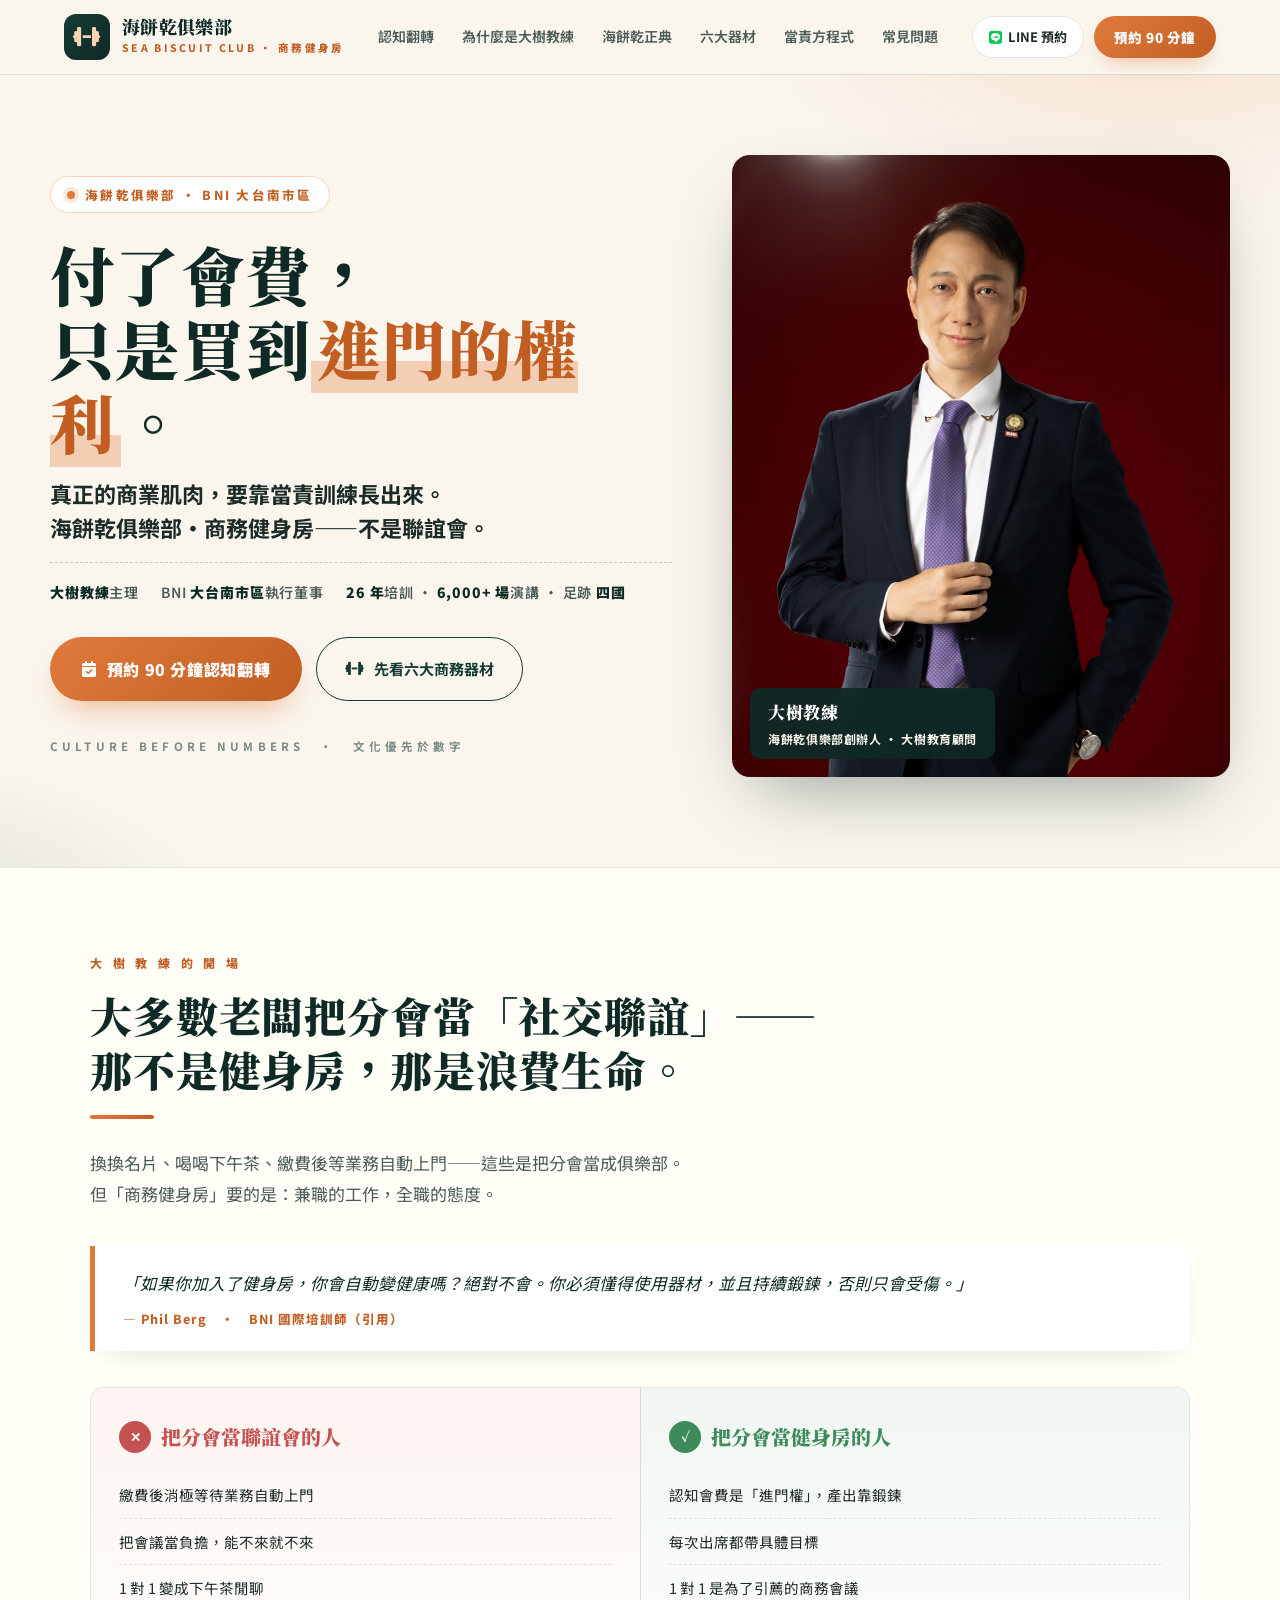
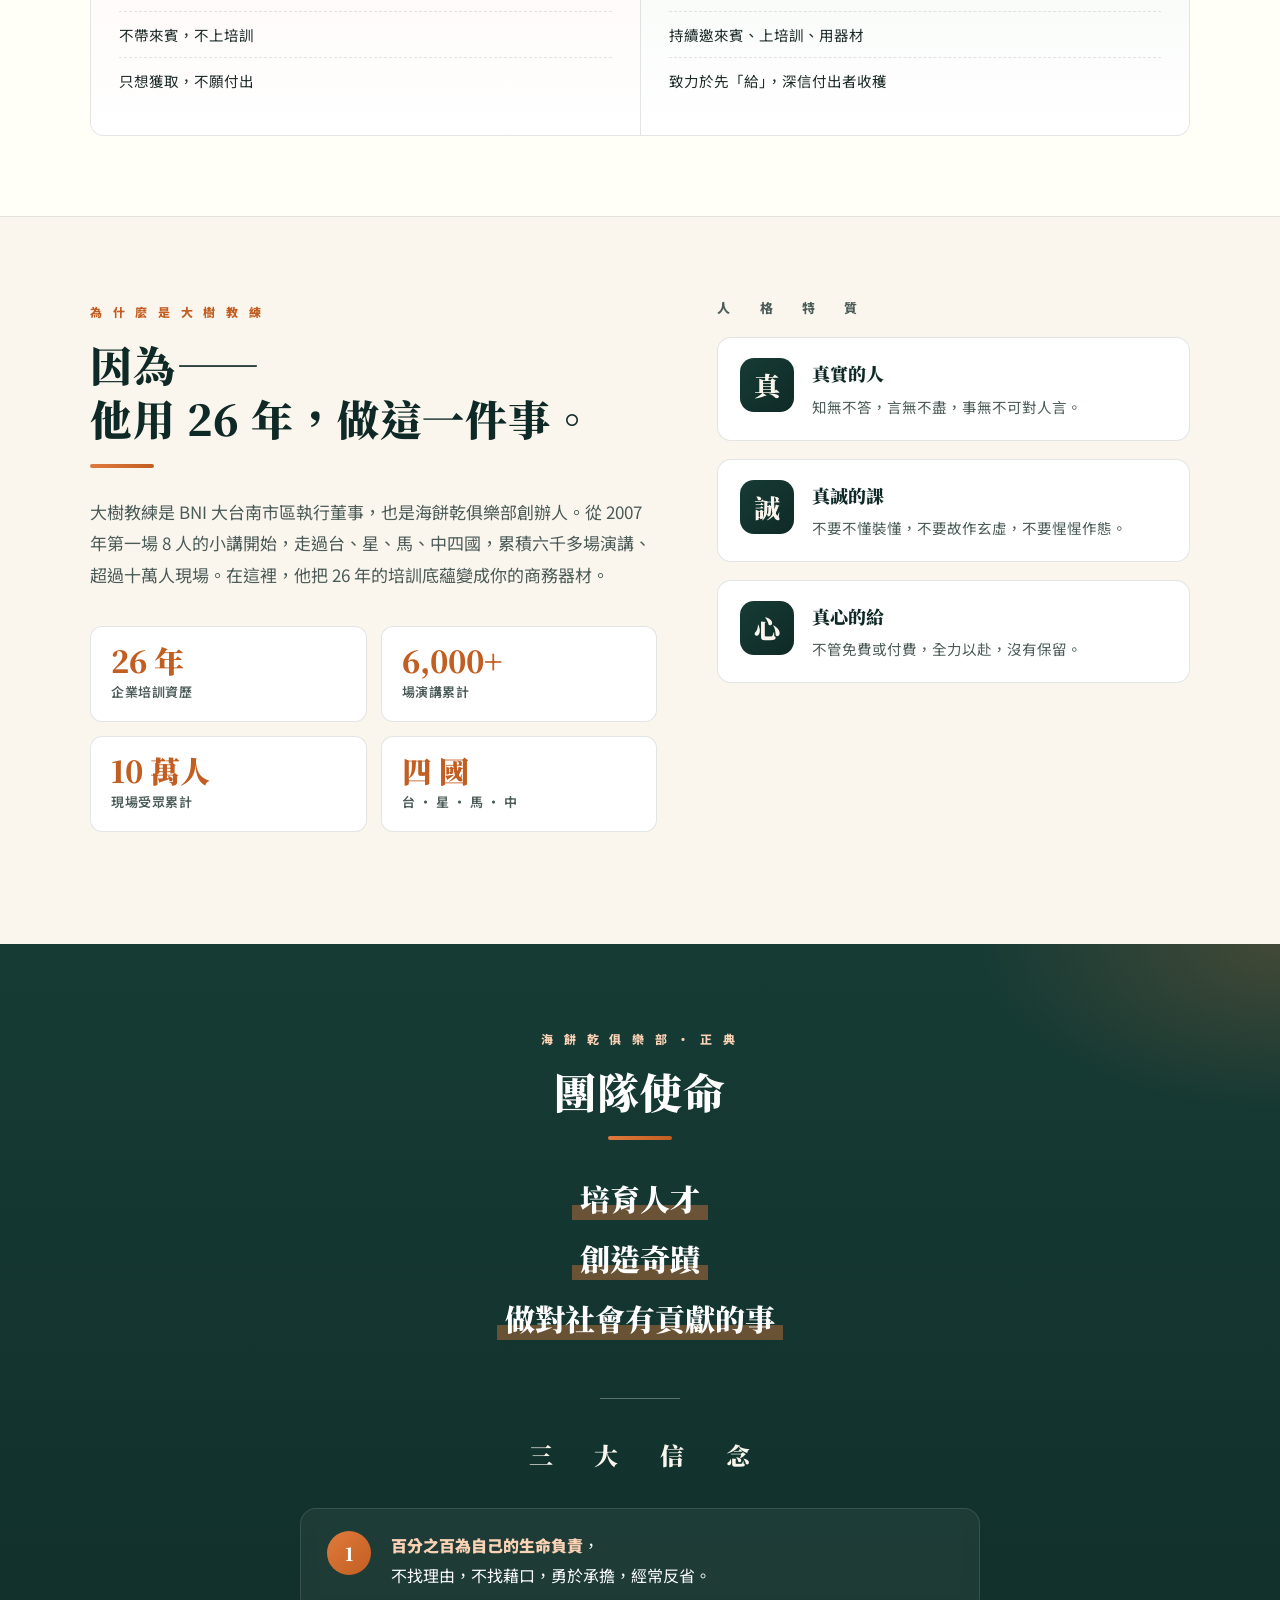
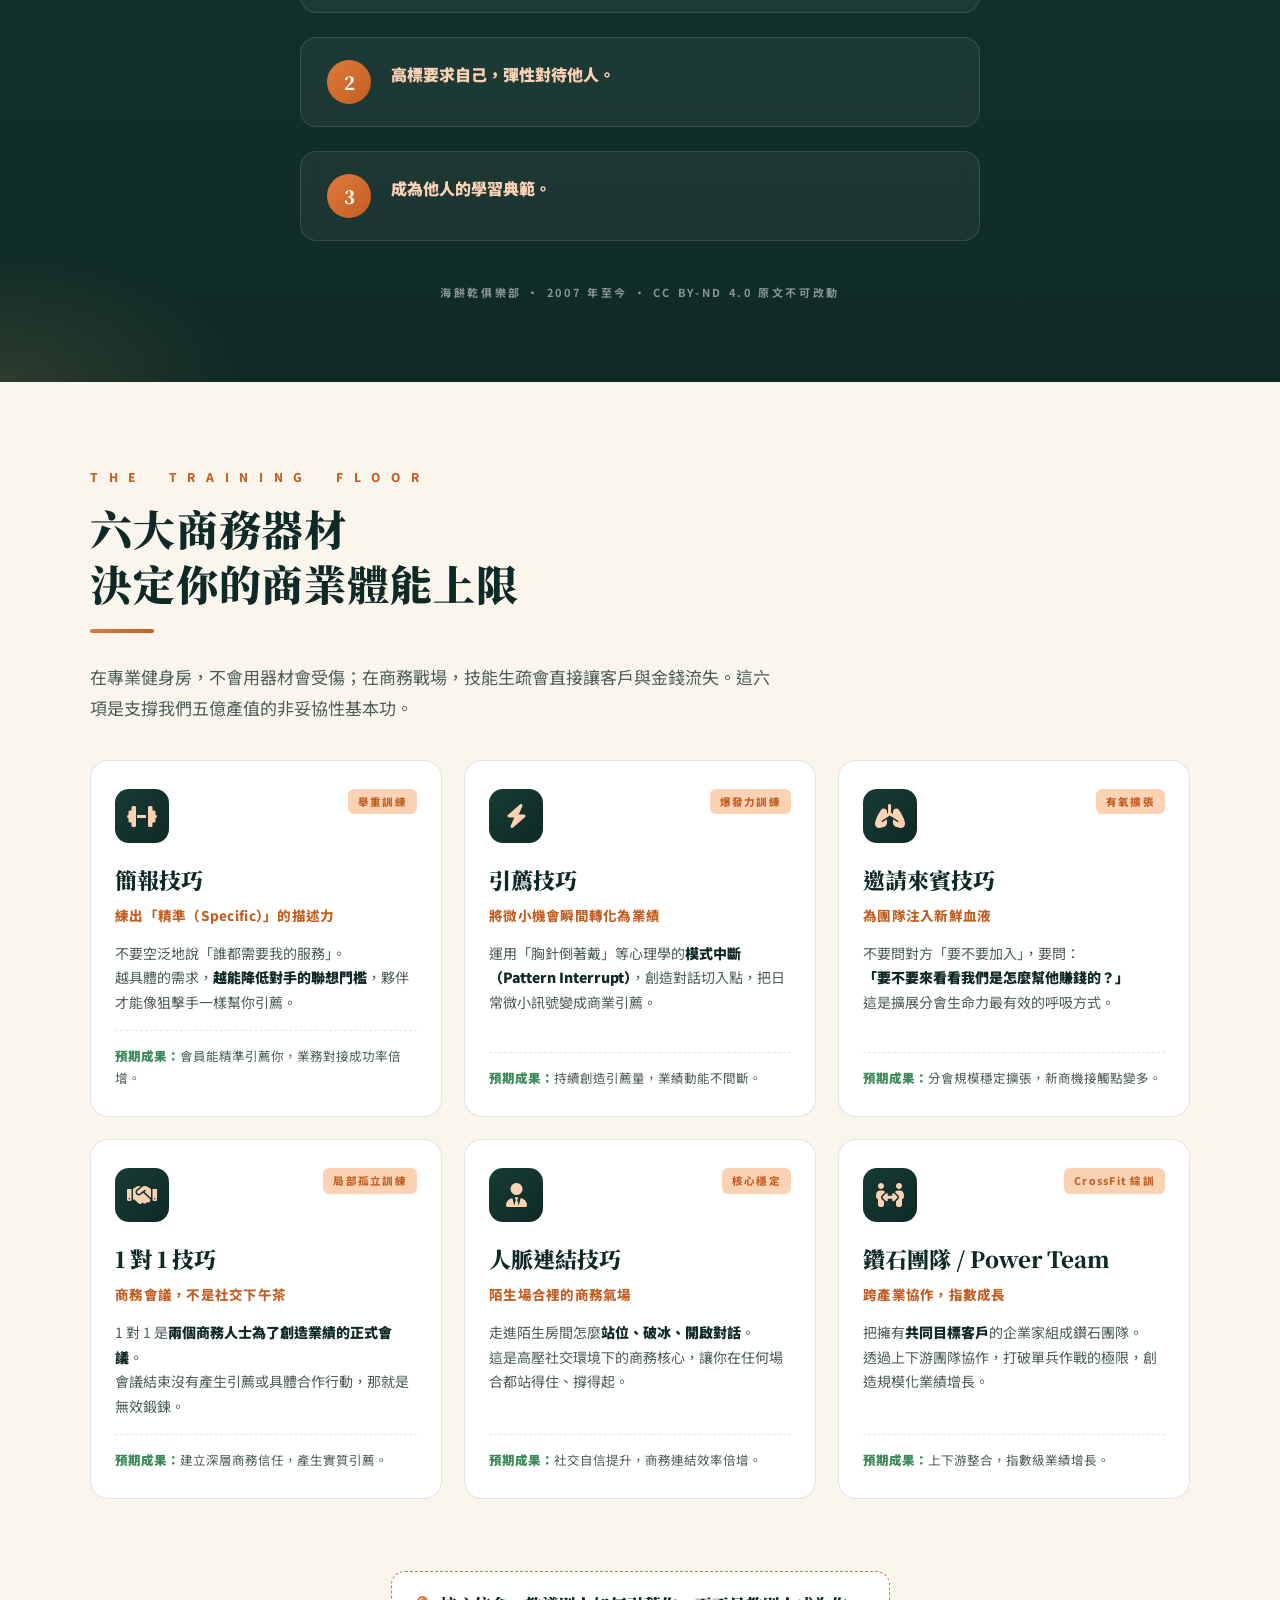
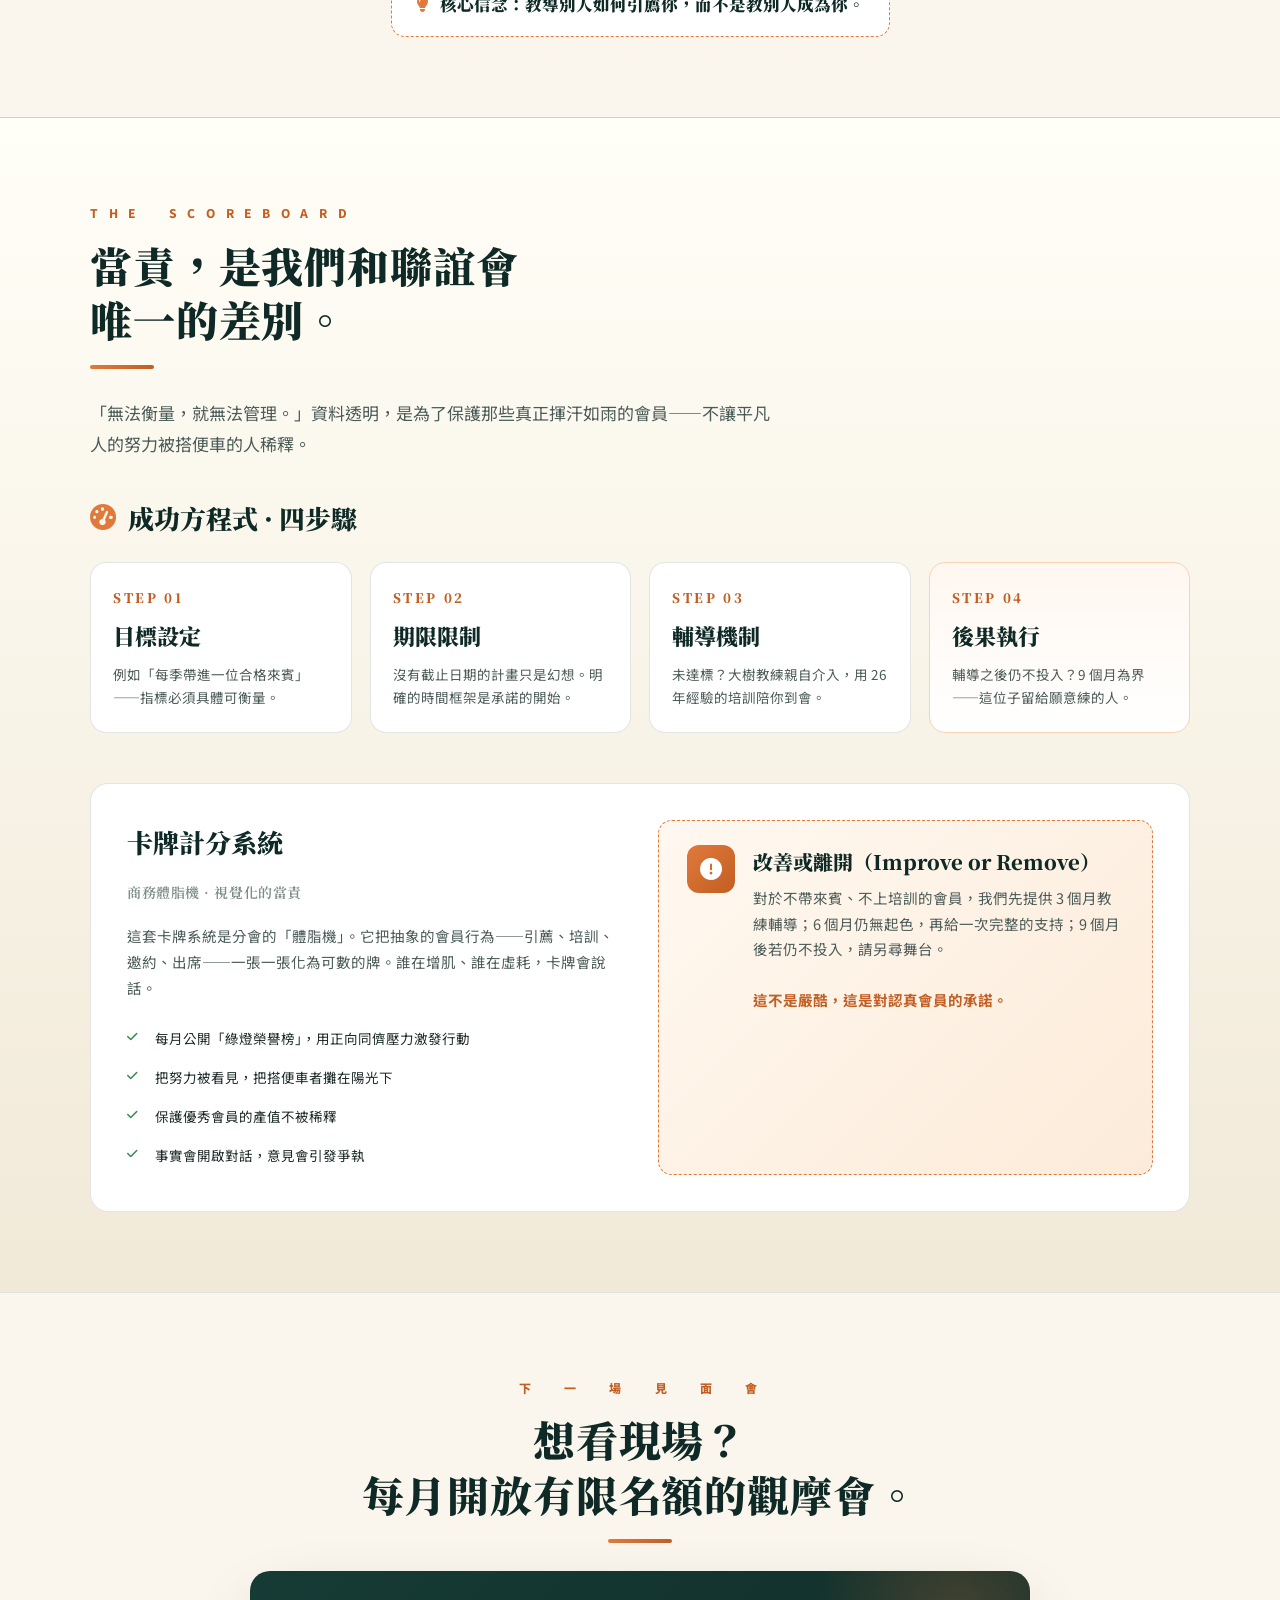
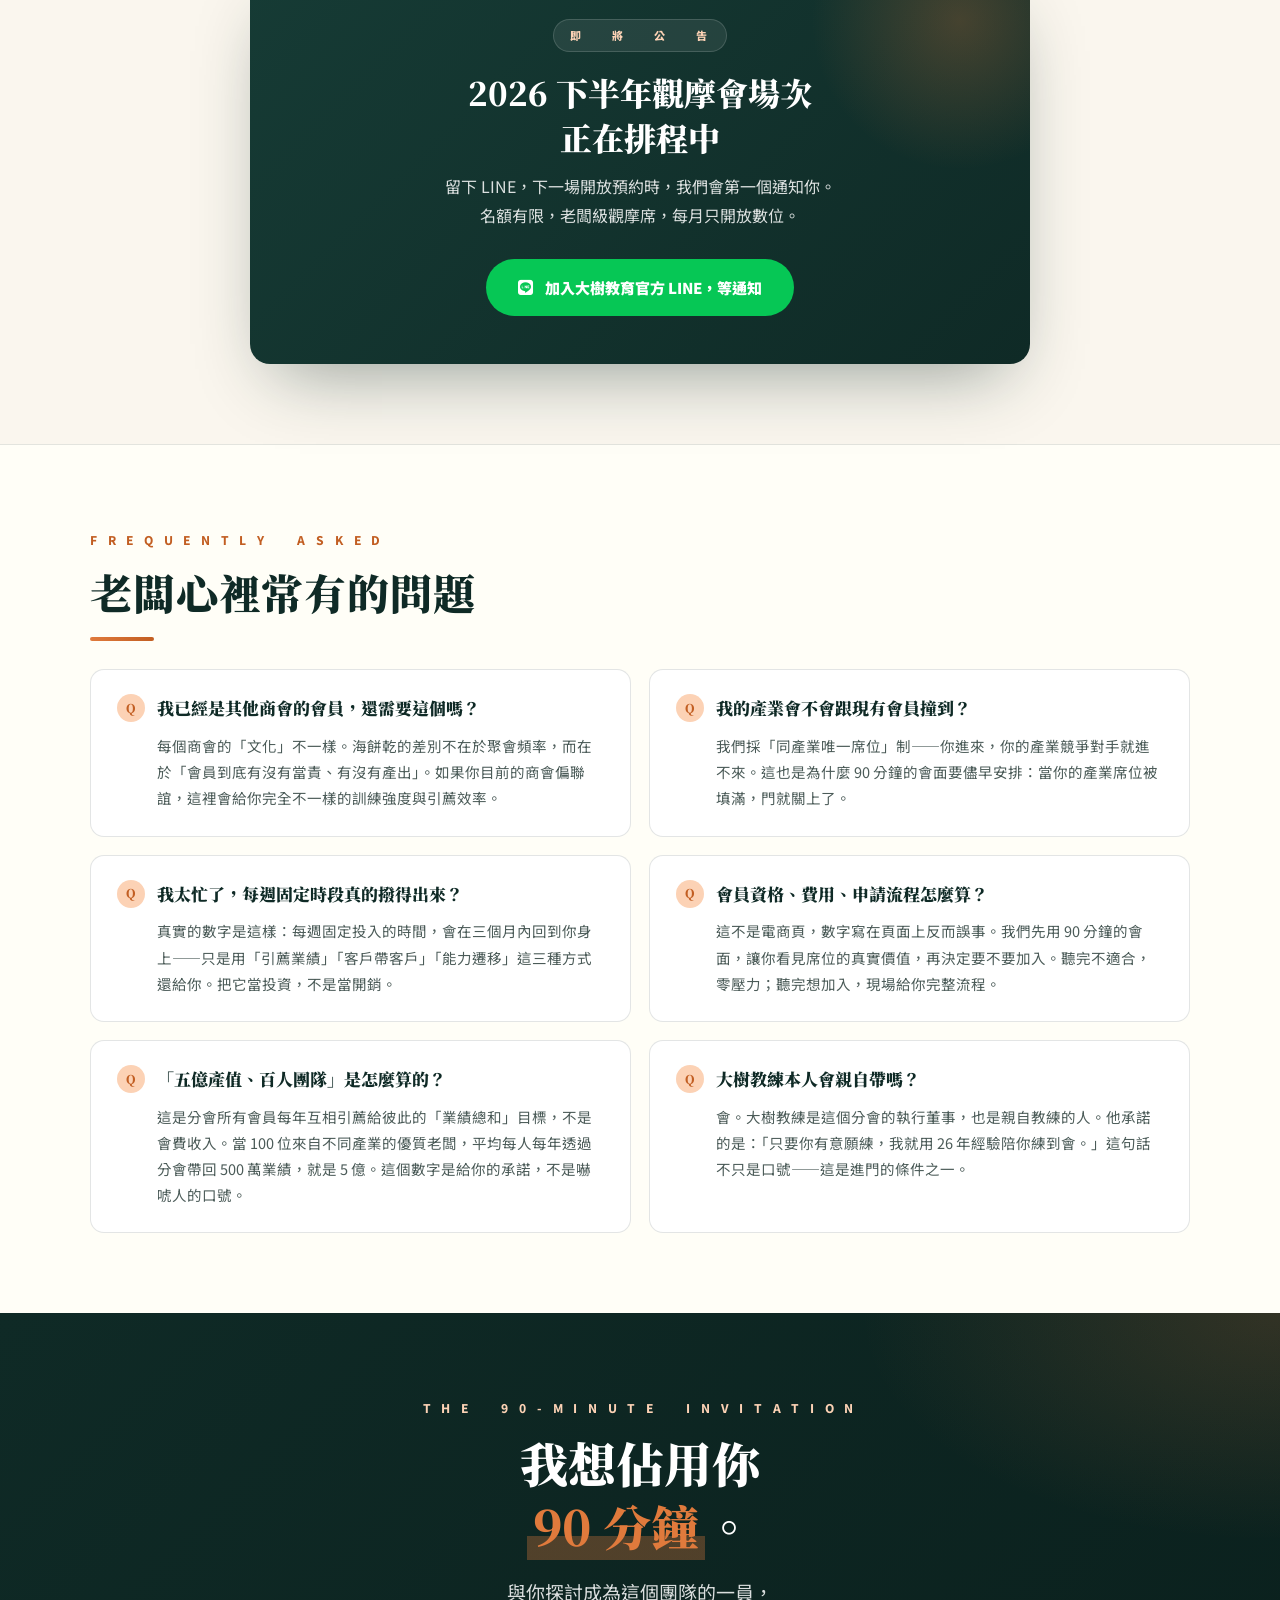
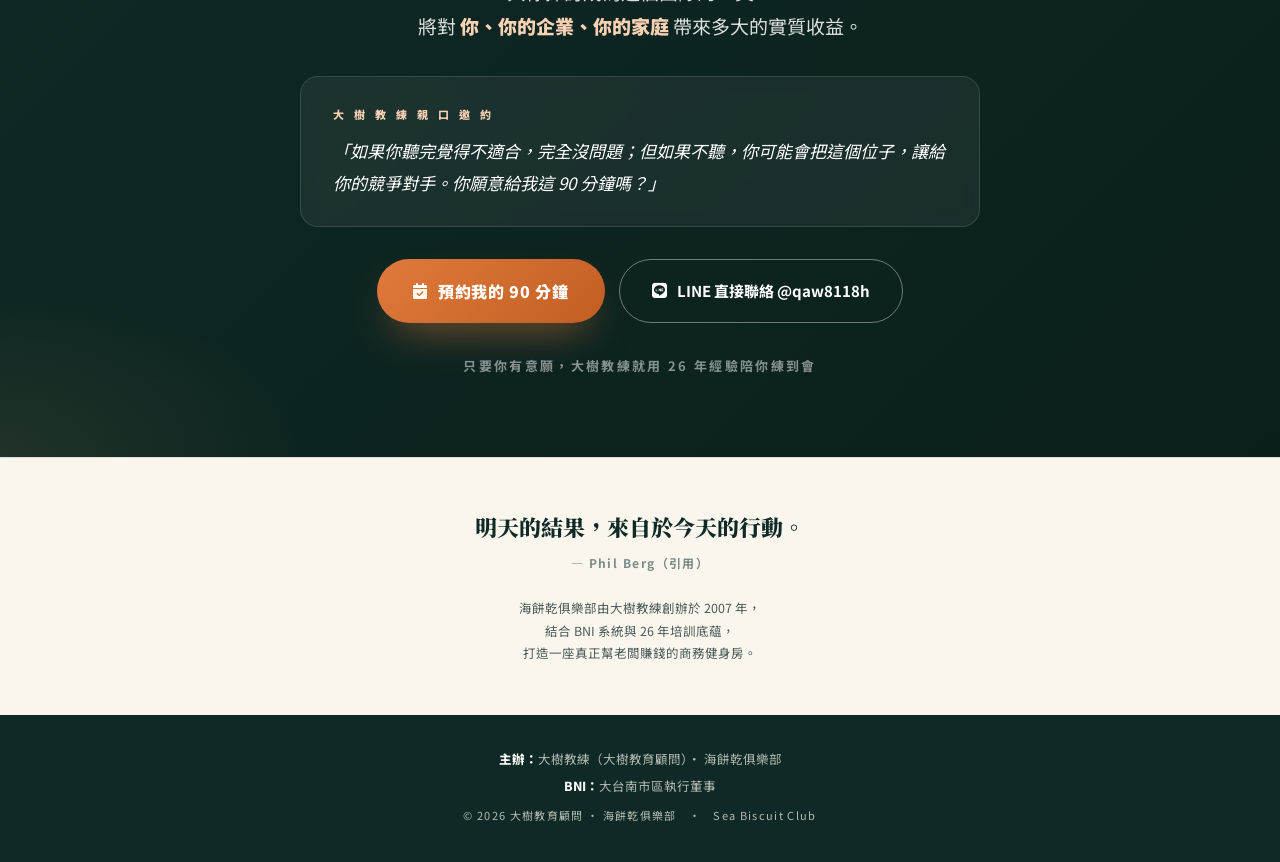
==== biz-gym/index.html @ 5c1a86d1 "feat: add 海餅乾俱樂部 商務健身房 子站 (biz-gym/)" ====
<!doctype html>
<html lang="zh-Hant">
<head>
<meta charset="utf-8">
<meta name="viewport" content="width=device-width,initial-scale=1">
<title>海餅乾俱樂部・商務健身房｜大樹教練主理｜BNI 大台南市區</title>
<meta name="description" content="海餅乾俱樂部・商務健身房，大樹教練主理。付了會費只是買到進門的權利，真正的商業肌肉，靠當責訓練長出來。100 位企業家、年產值 5 億的訓練中心。BNI 大台南市區執行董事，26 年培訓、6,000+ 場演講、足跡四國。">
<meta property="og:title" content="海餅乾俱樂部・商務健身房｜大樹教練主理">
<meta property="og:description" content="付了會費，只是買到進門的權利。真正的商業肌肉，靠當責訓練長出來。">
<meta property="og:type" content="website">
<link rel="preconnect" href="https://fonts.googleapis.com">
<link rel="preconnect" href="https://fonts.gstatic.com" crossorigin>
<link href="https://fonts.googleapis.com/css2?family=Noto+Sans+TC:wght@400;500;700;900&family=Noto+Serif+TC:wght@700;900&display=swap" rel="stylesheet">
<link href="https://cdnjs.cloudflare.com/ajax/libs/font-awesome/6.5.1/css/all.min.css" rel="stylesheet">
<style>
:root{
  --ink:#1c2a28;
  --ink-soft:#4b5b58;
  --ink-faint:#7a8a87;
  --paper:#faf6ee;
  --paper-2:#f1e9d8;
  --paper-3:#fffef7;
  --deep:#163b35;
  --deep-2:#0f2a26;
  --deep-3:#1f4a43;
  --teal-soft:#b9d6c8;
  --accent:#e07a3c;
  --accent-2:#c25e22;
  --accent-soft:#fcd2b5;
  --gold:#b58a4f;
  --line-green:#06c755;
  --line-soft:rgba(28,42,40,.12);
  --line-mid:rgba(28,42,40,.22);
  --red-soft:#c45252;
  --green-good:#3d8a5a;
}
*{box-sizing:border-box}
html{scroll-behavior:smooth}
html,body{margin:0;padding:0;background:var(--paper);font-family:"Noto Sans TC",system-ui,-apple-system,sans-serif;color:var(--ink);-webkit-font-smoothing:antialiased;line-height:1.7}
img{max-width:100%;display:block}
a{color:inherit;text-decoration:none}
section{padding:80px 24px}
.wrap{max-width:1100px;margin:0 auto}
.serif{font-family:"Noto Serif TC",serif;font-weight:900}
.eyebrow{display:inline-block;font-size:12px;letter-spacing:.32em;font-weight:800;color:var(--accent-2);margin-bottom:14px}
.sec-title{font-family:"Noto Serif TC",serif;font-weight:900;font-size:42px;line-height:1.3;color:var(--deep-2);margin:0 0 18px;letter-spacing:.02em}
.sec-title-underline{width:64px;height:4px;background:linear-gradient(90deg,var(--accent),var(--accent-2));border-radius:2px;margin-bottom:28px}
.sec-lead{font-size:17px;color:var(--ink-soft);max-width:680px;margin:0 0 36px;line-height:1.85}

/* ===== NAV ===== */
.nav{
  position:sticky;top:0;z-index:50;
  background:rgba(250,246,238,.92);
  backdrop-filter:blur(14px);
  border-bottom:1px solid var(--line-soft);
}
.nav-inner{
  max-width:1200px;margin:0 auto;
  display:flex;justify-content:space-between;align-items:center;
  padding:14px 24px;gap:24px;
}
.nav-logo{display:flex;align-items:center;gap:12px}
.nav-logo .badge{
  width:46px;height:46px;border-radius:12px;
  background:linear-gradient(135deg,var(--deep),var(--deep-2));
  color:var(--accent-soft);display:grid;place-items:center;font-size:22px;
}
.nav-logo .text .name{font-family:"Noto Serif TC",serif;font-weight:900;font-size:18px;letter-spacing:.02em;color:var(--deep-2);line-height:1.1}
.nav-logo .text .sub{font-size:10.5px;color:var(--accent-2);letter-spacing:.22em;font-weight:800;margin-top:3px}
.nav-links{display:flex;gap:28px;font-size:14px;font-weight:600;color:var(--ink-soft)}
.nav-links a:hover{color:var(--accent-2)}
.nav-cta{display:flex;gap:10px;align-items:center}
.btn-line-nav{
  display:inline-flex;align-items:center;gap:6px;
  padding:9px 16px;border-radius:999px;
  background:#fff;border:1px solid var(--line-soft);
  font-size:13px;font-weight:700;color:var(--ink);
}
.btn-line-nav i{color:var(--line-green)}
.btn-primary{
  display:inline-flex;align-items:center;gap:8px;
  padding:11px 20px;border-radius:999px;
  background:linear-gradient(135deg,var(--accent),var(--accent-2));
  color:#fff;font-size:13.5px;font-weight:900;letter-spacing:.04em;
  border:0;cursor:pointer;font-family:inherit;
  box-shadow:0 10px 22px -10px rgba(224,122,60,.6);
  transition:.22s;
}
.btn-primary:hover{transform:translateY(-2px);box-shadow:0 14px 30px -10px rgba(224,122,60,.75)}
@media (max-width:880px){
  .nav-links{display:none}
  .btn-line-nav span{display:none}
}

/* ===== HERO ===== */
.hero{
  background:
    radial-gradient(700px 380px at 90% -10%, rgba(224,122,60,.18), transparent 60%),
    radial-gradient(600px 320px at -10% 110%, rgba(22,59,53,.15), transparent 60%),
    var(--paper);
  padding:80px 24px 90px;
}
.hero-grid{
  max-width:1180px;margin:0 auto;
  display:grid;grid-template-columns:1.25fr 1fr;gap:60px;align-items:center;
}
.hero-eyebrow{
  display:inline-flex;align-items:center;gap:10px;
  padding:7px 16px;border-radius:999px;
  background:#fff;border:1.5px solid var(--accent-soft);
  font-size:12.5px;font-weight:800;color:var(--accent-2);letter-spacing:.18em;
  margin-bottom:24px;
}
.hero-eyebrow .dot{width:8px;height:8px;border-radius:50%;background:var(--accent);box-shadow:0 0 0 4px rgba(224,122,60,.18)}
.hero h1{
  font-family:"Noto Serif TC",serif;font-weight:900;
  font-size:64px;line-height:1.15;letter-spacing:.02em;
  color:var(--deep-2);margin:0 0 18px;
}
.hero h1 em{
  font-style:normal;color:var(--accent-2);
  background:linear-gradient(transparent 65%,rgba(224,122,60,.32) 65%);
  padding:0 6px;
}
.hero-sub{
  font-size:22px;color:var(--ink);font-weight:700;line-height:1.55;
  margin:0 0 14px;
}
.hero-trust{
  font-size:14px;color:var(--ink-soft);letter-spacing:.06em;font-weight:600;
  padding-top:18px;margin-top:18px;border-top:1px dashed var(--line-mid);
  display:flex;flex-wrap:wrap;gap:6px 22px;align-items:center;
}
.hero-trust b{color:var(--deep-2);font-weight:900}
.hero-cta-row{
  display:flex;gap:14px;flex-wrap:wrap;margin-top:32px;
}
.btn-hero-primary{
  display:inline-flex;align-items:center;gap:10px;
  padding:18px 32px;border-radius:999px;
  background:linear-gradient(135deg,var(--accent),var(--accent-2));
  color:#fff;font-size:16px;font-weight:900;letter-spacing:.04em;
  border:0;cursor:pointer;font-family:inherit;
  box-shadow:0 16px 32px -12px rgba(224,122,60,.55);
  transition:.22s;
}
.btn-hero-primary:hover{transform:translateY(-2px);box-shadow:0 20px 38px -12px rgba(224,122,60,.7)}
.btn-hero-ghost{
  display:inline-flex;align-items:center;gap:10px;
  padding:18px 28px;border-radius:999px;
  background:transparent;border:1.5px solid var(--deep);
  color:var(--deep);font-size:15px;font-weight:700;
  cursor:pointer;font-family:inherit;transition:.22s;
}
.btn-hero-ghost:hover{background:var(--deep);color:#fff}
.hero-tagline{
  margin-top:36px;font-size:11.5px;letter-spacing:.36em;color:var(--ink-faint);font-weight:700;
}
.hero-portrait{
  position:relative;border-radius:18px;overflow:hidden;
  box-shadow:0 30px 70px -25px rgba(15,42,38,.45);
  aspect-ratio:4/5;
}
.hero-portrait img{width:100%;height:100%;object-fit:cover;object-position:center top}
.hero-portrait .badge{
  position:absolute;left:18px;bottom:18px;
  background:rgba(15,42,38,.92);color:var(--paper);
  padding:10px 18px;border-radius:10px;
  font-size:12px;font-weight:700;letter-spacing:.05em;
  backdrop-filter:blur(8px);
}
.hero-portrait .badge .name{font-family:"Noto Serif TC",serif;font-weight:900;font-size:17px;color:#fff;margin-bottom:2px}
@media (max-width:900px){
  .hero-grid{grid-template-columns:1fr;gap:36px}
  .hero h1{font-size:44px}
  .hero-sub{font-size:18px}
}

/* ===== 認知翻轉 ===== */
.shift{background:var(--paper-3);border-top:1px solid var(--line-soft);border-bottom:1px solid var(--line-soft)}
.phil-quote{
  background:#fff;border-left:5px solid var(--accent);
  padding:22px 28px;margin:28px 0 36px;
  border-radius:0 12px 12px 0;
  box-shadow:0 10px 30px -18px rgba(15,42,38,.25);
}
.phil-quote .q{font-size:16.5px;color:var(--deep-2);line-height:1.85;font-style:italic;margin:0}
.phil-quote .src{font-size:12.5px;color:var(--accent-2);font-weight:800;letter-spacing:.08em;margin-top:10px;display:block}
.compare{
  display:grid;grid-template-columns:1fr 1fr;gap:0;
  border:1px solid var(--line-soft);border-radius:14px;overflow:hidden;background:#fff;
}
.compare-col{padding:32px 28px}
.compare-col.lose{background:linear-gradient(180deg,#fcf4f0,#fff)}
.compare-col.win{background:linear-gradient(180deg,#f0f6f1,#fff);border-left:1px solid var(--line-soft)}
.compare-col h4{
  font-family:"Noto Serif TC",serif;font-weight:900;font-size:20px;margin:0 0 18px;
  display:flex;align-items:center;gap:10px;
}
.compare-col.lose h4{color:var(--red-soft)}
.compare-col.win h4{color:var(--green-good)}
.compare-col h4 .ico{width:32px;height:32px;border-radius:50%;display:grid;place-items:center;color:#fff;font-size:13px;font-weight:900;flex-shrink:0}
.compare-col.lose h4 .ico{background:var(--red-soft)}
.compare-col.win h4 .ico{background:var(--green-good)}
.compare-col ul{margin:0;padding:0;list-style:none}
.compare-col li{
  font-size:14.5px;line-height:1.75;padding:10px 0;
  border-top:1px dashed var(--line-soft);
  color:var(--ink);
}
.compare-col li:first-child{border-top:0}
@media (max-width:820px){
  .compare{grid-template-columns:1fr}
  .compare-col.win{border-left:0;border-top:1px solid var(--line-soft)}
}

/* ===== Why Coach ===== */
.why-grid{display:grid;grid-template-columns:1.2fr 1fr;gap:60px;align-items:start}
.why-stats{
  display:grid;grid-template-columns:1fr 1fr;gap:14px;margin:24px 0 32px;
}
.why-stat{
  background:#fff;border:1px solid var(--line-soft);border-radius:12px;
  padding:18px 20px;
}
.why-stat .n{
  font-family:"Noto Serif TC",serif;font-weight:900;font-size:30px;
  color:var(--accent-2);line-height:1;
}
.why-stat .l{font-size:13px;color:var(--ink-soft);font-weight:600;margin-top:6px;letter-spacing:.04em}
.traits{display:flex;flex-direction:column;gap:18px;margin-top:8px}
.trait{
  display:flex;gap:18px;background:#fff;border:1px solid var(--line-soft);
  border-radius:14px;padding:20px 22px;
}
.trait .ch{
  flex-shrink:0;width:54px;height:54px;border-radius:14px;
  background:linear-gradient(135deg,var(--deep),var(--deep-2));
  color:var(--paper);display:grid;place-items:center;
  font-family:"Noto Serif TC",serif;font-weight:900;font-size:26px;
}
.trait h4{font-family:"Noto Serif TC",serif;font-weight:900;font-size:18px;color:var(--deep-2);margin:0 0 6px}
.trait p{margin:0;font-size:14.5px;color:var(--ink-soft);line-height:1.7}
@media (max-width:820px){
  .why-grid{grid-template-columns:1fr;gap:36px}
}

/* ===== 海餅乾正典 ===== */
.canon{background:linear-gradient(180deg,var(--deep) 0%,var(--deep-2) 100%);color:var(--paper);position:relative}
.canon::before{
  content:'';position:absolute;inset:0;
  background:
    radial-gradient(500px 280px at 100% 0%,rgba(224,122,60,.22),transparent 60%),
    radial-gradient(400px 220px at 0% 100%,rgba(181,138,79,.18),transparent 60%);
  pointer-events:none;
}
.canon .wrap{position:relative;z-index:1;max-width:880px;text-align:center}
.canon .eyebrow{color:var(--accent-soft)}
.canon .sec-title{color:#fff}
.canon .sec-title-underline{margin-left:auto;margin-right:auto}
.canon-mission{
  margin:18px auto 50px;font-family:"Noto Serif TC",serif;font-weight:900;
  font-size:30px;line-height:2;color:#fff;
}
.canon-mission em{font-style:normal;background:linear-gradient(transparent 65%,rgba(224,122,60,.42) 65%);padding:0 8px}
.canon-divider{width:80px;height:1px;background:rgba(255,255,255,.3);margin:36px auto}
.canon-beliefs-title{font-family:"Noto Serif TC",serif;font-weight:900;font-size:24px;margin-bottom:32px;letter-spacing:.06em}
.canon-beliefs{display:flex;flex-direction:column;gap:24px;text-align:left;max-width:680px;margin:0 auto}
.canon-belief{
  display:flex;gap:20px;align-items:flex-start;
  background:rgba(255,255,255,.05);
  border:1px solid rgba(255,255,255,.12);
  border-radius:16px;padding:22px 26px;
  backdrop-filter:blur(8px);
}
.canon-belief .num{
  flex-shrink:0;width:44px;height:44px;border-radius:50%;
  background:linear-gradient(135deg,var(--accent),var(--accent-2));
  color:#fff;display:grid;place-items:center;
  font-family:"Noto Serif TC",serif;font-weight:900;font-size:18px;
}
.canon-belief p{margin:0;font-size:16px;line-height:1.85;color:#fff}
.canon-belief b{color:var(--accent-soft);font-weight:900}
.canon-footnote{
  margin-top:42px;font-size:11px;letter-spacing:.24em;
  color:rgba(255,255,255,.5);font-weight:700;
}

/* ===== 六大器材 ===== */
.equipment{background:var(--paper)}
.eq-grid{display:grid;grid-template-columns:repeat(3,1fr);gap:22px;margin-top:8px}
.eq-card{
  background:#fff;border:1px solid var(--line-soft);border-radius:18px;
  padding:28px 24px;display:flex;flex-direction:column;
  transition:.25s;position:relative;overflow:hidden;
}
.eq-card::before{
  content:'';position:absolute;left:0;top:0;width:100%;height:4px;
  background:linear-gradient(90deg,var(--accent),var(--accent-2));
  transform:scaleX(0);transform-origin:left;transition:.4s;
}
.eq-card:hover{transform:translateY(-4px);box-shadow:0 20px 40px -20px rgba(15,42,38,.25)}
.eq-card:hover::before{transform:scaleX(1)}
.eq-head{display:flex;justify-content:space-between;align-items:flex-start;margin-bottom:18px}
.eq-icon{
  width:54px;height:54px;border-radius:14px;
  background:linear-gradient(135deg,var(--deep),var(--deep-2));
  color:var(--accent-soft);display:grid;place-items:center;font-size:24px;
}
.eq-badge{
  font-size:10.5px;font-weight:800;letter-spacing:.12em;
  background:var(--accent-soft);color:var(--accent-2);
  padding:4px 10px;border-radius:6px;
}
.eq-card h3{font-family:"Noto Serif TC",serif;font-weight:900;font-size:22px;color:var(--deep-2);margin:0 0 6px}
.eq-card .obj{font-size:13.5px;color:var(--accent-2);font-weight:800;margin:0 0 14px;letter-spacing:.02em}
.eq-card .body{font-size:14px;color:var(--ink-soft);line-height:1.75;flex:1;margin:0 0 16px}
.eq-card .body b{color:var(--deep-2);font-weight:900}
.eq-card .outcome{
  padding-top:14px;border-top:1px dashed var(--line-soft);
  font-size:12.5px;color:var(--ink-soft);
}
.eq-card .outcome b{color:var(--green-good);font-weight:900}
@media (max-width:920px){.eq-grid{grid-template-columns:repeat(2,1fr)}}
@media (max-width:600px){.eq-grid{grid-template-columns:1fr}}
.eq-tagline{
  margin-top:36px;text-align:center;
  background:#fff;border:1px dashed var(--accent);border-radius:14px;
  padding:18px 24px;display:inline-flex;align-items:center;gap:12px;
}
.eq-tagline i{color:var(--accent)}
.eq-tagline .text{font-family:"Noto Serif TC",serif;font-weight:900;font-size:16.5px;color:var(--deep-2)}
.eq-tagline-row{text-align:center;margin-top:36px}

/* ===== 卡牌 / 4 步驟 ===== */
.accountable{background:linear-gradient(180deg,var(--paper-3),var(--paper-2));border-top:1px solid var(--line-soft);border-bottom:1px solid var(--line-soft)}
.accountable .wrap{max-width:1100px}
.formula{
  display:grid;grid-template-columns:repeat(4,1fr);gap:18px;margin-bottom:50px;
}
.step{
  background:#fff;border:1px solid var(--line-soft);border-radius:16px;
  padding:24px 22px;position:relative;
}
.step.consequence{background:linear-gradient(180deg,#fff7f0,#fff);border-color:var(--accent-soft)}
.step .num{
  font-family:"Noto Serif TC",serif;font-weight:900;font-size:13px;
  color:var(--accent-2);letter-spacing:.2em;margin-bottom:8px;
}
.step h4{font-family:"Noto Serif TC",serif;font-weight:900;font-size:22px;color:var(--deep-2);margin:0 0 8px}
.step p{font-size:13.5px;color:var(--ink-soft);line-height:1.7;margin:0}
@media (max-width:900px){.formula{grid-template-columns:1fr 1fr}}
@media (max-width:500px){.formula{grid-template-columns:1fr}}
.scoreboard{
  background:#fff;border:1px solid var(--line-soft);border-radius:18px;
  padding:36px;display:grid;grid-template-columns:1fr 1fr;gap:36px;
}
.scoreboard h3{font-family:"Noto Serif TC",serif;font-weight:900;font-size:26px;color:var(--deep-2);margin:0 0 14px}
.scoreboard p{font-size:14.5px;color:var(--ink-soft);line-height:1.8;margin:0 0 18px}
.scoreboard ul{margin:0;padding:0;list-style:none}
.scoreboard li{
  font-size:13.5px;color:var(--ink);
  padding:8px 0 8px 28px;position:relative;
}
.scoreboard li::before{
  content:'\f00c';font-family:'Font Awesome 6 Free';font-weight:900;
  position:absolute;left:0;top:8px;color:var(--green-good);font-size:12px;
}
.improve{
  background:linear-gradient(135deg,#fff8f0,#fcebd9);
  border:1.5px dashed var(--accent);border-radius:14px;
  padding:24px 28px;display:flex;gap:18px;align-items:flex-start;
}
.improve .ico{
  flex-shrink:0;width:48px;height:48px;border-radius:12px;
  background:linear-gradient(135deg,var(--accent),var(--accent-2));
  color:#fff;display:grid;place-items:center;font-size:22px;
}
.improve h4{font-family:"Noto Serif TC",serif;font-weight:900;font-size:20px;color:var(--deep-2);margin:0 0 6px}
.improve p{font-size:14.5px;color:var(--ink-soft);line-height:1.75;margin:0}
@media (max-width:820px){.scoreboard{grid-template-columns:1fr;padding:28px}}

/* ===== 下次見面 ===== */
.next-meet{background:var(--paper);text-align:center}
.next-meet .wrap{max-width:780px}
.next-card{
  background:linear-gradient(135deg,var(--deep),var(--deep-2));
  color:#fff;border-radius:20px;padding:48px 36px;
  box-shadow:0 30px 70px -25px rgba(15,42,38,.45);position:relative;overflow:hidden;
}
.next-card::before{
  content:'';position:absolute;top:-100px;right:-80px;width:300px;height:300px;
  border-radius:50%;background:radial-gradient(circle,rgba(224,122,60,.25),transparent 70%);
}
.next-card-inner{position:relative;z-index:1}
.next-tag{
  display:inline-block;font-size:11px;letter-spacing:.32em;font-weight:800;
  color:var(--accent-soft);background:rgba(255,255,255,.08);
  padding:6px 16px;border-radius:999px;border:1px solid rgba(255,255,255,.15);margin-bottom:18px;
}
.next-card h3{font-family:"Noto Serif TC",serif;font-weight:900;font-size:32px;color:#fff;margin:0 0 12px;line-height:1.4}
.next-card p{font-size:16px;color:rgba(255,255,255,.85);max-width:520px;margin:0 auto 28px;line-height:1.85}
.next-line-cta{
  display:inline-flex;align-items:center;gap:12px;
  background:var(--line-green);color:#fff;
  padding:16px 32px;border-radius:999px;font-weight:900;font-size:15px;
  transition:.22s;
}
.next-line-cta:hover{transform:translateY(-2px);background:#04a847}

/* ===== FAQ ===== */
.faq{background:var(--paper-3);border-top:1px solid var(--line-soft)}
.faq-grid{display:grid;grid-template-columns:1fr 1fr;gap:18px;margin-top:14px}
.faq-item{
  background:#fff;border:1px solid var(--line-soft);border-radius:14px;
  padding:24px 26px;
}
.faq-item .q{
  display:flex;gap:12px;align-items:flex-start;
  font-family:"Noto Serif TC",serif;font-weight:900;font-size:17px;color:var(--deep-2);margin-bottom:10px;
}
.faq-item .q .mark{
  flex-shrink:0;width:28px;height:28px;border-radius:50%;
  background:var(--accent-soft);color:var(--accent-2);
  display:grid;place-items:center;font-size:12px;font-weight:900;
}
.faq-item .a{font-size:14.5px;color:var(--ink-soft);line-height:1.8;margin:0;padding-left:40px}
@media (max-width:820px){.faq-grid{grid-template-columns:1fr}.faq-item .a{padding-left:0}}

/* ===== 90 分鐘 CTA ===== */
.cta90{background:linear-gradient(135deg,var(--deep-2),#0a1f1c);color:#fff;position:relative;overflow:hidden}
.cta90::before{
  content:'';position:absolute;inset:0;
  background:
    radial-gradient(700px 380px at 100% 0%,rgba(224,122,60,.18),transparent 60%),
    radial-gradient(500px 280px at 0% 100%,rgba(181,138,79,.12),transparent 60%);
  pointer-events:none;
}
.cta90 .wrap{position:relative;z-index:1;max-width:880px;text-align:center}
.cta90 .eyebrow{color:var(--accent-soft)}
.cta90 h2{
  font-family:"Noto Serif TC",serif;font-weight:900;
  font-size:48px;color:#fff;margin:0 0 18px;line-height:1.3;
}
.cta90 h2 em{font-style:normal;color:var(--accent);background:linear-gradient(transparent 65%,rgba(224,122,60,.32) 65%);padding:0 6px}
.cta90-sub{font-size:19px;color:rgba(255,255,255,.85);max-width:640px;margin:0 auto 28px;line-height:1.8}
.cta90-sub b{color:var(--accent-soft);font-weight:900}
.cta90-quote{
  background:rgba(255,255,255,.06);border:1px solid rgba(255,255,255,.12);
  border-radius:18px;padding:28px 32px;margin:32px auto;max-width:680px;
  text-align:left;backdrop-filter:blur(8px);
}
.cta90-quote .label{font-size:11px;letter-spacing:.32em;color:var(--accent-soft);font-weight:800;margin-bottom:12px}
.cta90-quote .q{font-size:17px;line-height:1.85;color:#fff;margin:0;font-style:italic}
.cta90-actions{display:flex;gap:14px;justify-content:center;flex-wrap:wrap;margin-top:32px}
.btn-cta90{
  display:inline-flex;align-items:center;gap:10px;
  padding:18px 36px;border-radius:999px;
  background:linear-gradient(135deg,var(--accent),var(--accent-2));
  color:#fff;font-size:16px;font-weight:900;letter-spacing:.04em;
  border:0;cursor:pointer;font-family:inherit;
  box-shadow:0 20px 40px -16px rgba(224,122,60,.6);
  transition:.22s;
}
.btn-cta90:hover{transform:translateY(-2px);box-shadow:0 24px 48px -16px rgba(224,122,60,.75)}
.btn-cta90-ghost{
  display:inline-flex;align-items:center;gap:10px;
  padding:18px 32px;border-radius:999px;
  background:transparent;border:1.5px solid rgba(255,255,255,.4);
  color:#fff;font-size:15px;font-weight:700;
  transition:.22s;
}
.btn-cta90-ghost:hover{background:rgba(255,255,255,.1)}
.cta90-promise{
  margin-top:32px;font-size:13px;letter-spacing:.18em;color:rgba(255,255,255,.5);font-weight:700;
}

/* ===== 結語 ===== */
.bookend{background:var(--paper);padding:50px 24px;text-align:center;border-top:1px solid var(--line-soft)}
.bookend .q{font-family:"Noto Serif TC",serif;font-weight:900;font-size:22px;color:var(--deep-2);margin:0 0 8px}
.bookend .src{font-size:12px;color:var(--ink-faint);letter-spacing:.12em;font-weight:700;margin-bottom:24px}
.bookend .meta{font-size:12.5px;color:var(--ink-soft);max-width:480px;margin:0 auto;line-height:1.8}

/* ===== FOOTER ===== */
.foot{background:var(--deep-2);color:rgba(250,246,238,.7);padding:32px 24px;text-align:center;font-size:12.5px;line-height:1.85}
.foot b{color:#fff;font-weight:800}
.foot .row{margin-bottom:4px}
.foot a{color:var(--accent-soft)}

/* ===== Modal (照抄 EDM 機制) ===== */
.modal{position:fixed;inset:0;z-index:200;display:none;align-items:center;justify-content:center;padding:16px}
.modal.show{display:flex}
.modal-bg{position:absolute;inset:0;background:rgba(0,0,0,.65);backdrop-filter:blur(8px)}
.modal-box{position:relative;background:#fff;border-radius:20px;width:100%;max-width:480px;overflow:hidden;box-shadow:0 28px 60px -20px rgba(0,0,0,.45);animation:modalIn .25s ease;max-height:92vh;overflow-y:auto}
@keyframes modalIn{from{opacity:0;transform:translateY(10px)}to{opacity:1;transform:none}}
.modal-head{background:linear-gradient(135deg,var(--deep),var(--deep-2));color:#fff;padding:22px 26px;display:flex;justify-content:space-between;align-items:flex-start;gap:12px}
.modal-title{font-weight:900;font-size:21px;font-family:"Noto Serif TC",serif;line-height:1.3}
.modal-sub{font-size:13px;color:var(--accent-soft);margin-top:4px}
.modal-close{background:transparent;border:0;color:rgba(255,255,255,.75);font-size:30px;line-height:1;cursor:pointer;padding:0;flex-shrink:0}
.modal-close:hover{color:#fff}
.modal-body{padding:24px 26px 28px}
.field{display:block;margin-bottom:14px}
.field label{display:block;font-size:11.5px;font-weight:800;letter-spacing:.18em;color:var(--ink-soft);margin-bottom:6px}
.field input,.field textarea{width:100%;border:1px solid var(--line-soft);border-radius:10px;padding:11px 14px;font-size:15px;font-family:inherit;outline:none;transition:.2s;background:var(--paper);box-sizing:border-box;resize:none}
.field input:focus,.field textarea:focus{border-color:var(--accent);box-shadow:0 0 0 3px rgba(224,122,60,.18);background:#fff}
.field-row{display:grid;grid-template-columns:1fr 1fr;gap:12px}
.field-check{display:flex;gap:10px;align-items:flex-start;margin-top:10px;font-size:13.5px;color:var(--ink-soft);line-height:1.55}
.field-check input{width:16px;height:16px;margin-top:3px;accent-color:var(--accent);flex-shrink:0}
.modal-actions{display:flex;gap:10px;margin-top:22px}
.btn-ghost{flex:1;height:48px;border:1px solid var(--line-soft);background:#fff;color:var(--ink);font-weight:700;border-radius:999px;font-size:15px;cursor:pointer;transition:.2s;font-family:inherit}
.btn-ghost:hover{background:var(--paper-2)}
.btn-submit{flex:1;height:48px;background:linear-gradient(135deg,var(--accent),var(--accent-2));color:#fff;font-weight:900;border:0;border-radius:999px;font-size:15px;cursor:pointer;transition:.2s;box-shadow:0 10px 24px -10px rgba(224,122,60,.55);font-family:inherit}
.btn-submit:hover{transform:translateY(-1px)}
.btn-submit:disabled{opacity:.6;cursor:not-allowed;transform:none}
.success-box{padding:36px 26px;text-align:center}
.success-icon{width:72px;height:72px;border-radius:50%;background:linear-gradient(135deg,#9ee9d3,var(--line-green));margin:0 auto 18px;display:grid;place-items:center;color:#fff;font-size:36px}
.success-box h3{font-family:"Noto Serif TC",serif;font-size:24px;font-weight:900;color:var(--deep-2);margin:0 0 8px}
.success-box>p{color:var(--ink-soft);font-size:14.5px;margin:0 0 22px;line-height:1.7}
.success-line-banner{background:#e6f8ee;border:1px solid #b9d6c8;border-radius:14px;padding:18px;margin-bottom:18px;text-align:left}
.banner-head{font-weight:900;color:var(--line-green);display:flex;align-items:center;gap:8px;font-size:15px;margin-bottom:12px}
.btn-line-confirm{width:100%;height:50px;background:var(--line-green);color:#fff;font-weight:900;border:0;border-radius:12px;font-size:15px;cursor:pointer;transition:.2s;display:flex;align-items:center;justify-content:center;gap:8px;font-family:inherit}
.btn-line-confirm:hover{background:#04a847}
.btn-copy-msg{display:flex;align-items:center;justify-content:center;gap:5px;margin:10px auto 0;background:transparent;border:0;color:var(--line-green);font-size:13.5px;cursor:pointer;font-weight:700;font-family:inherit}
.btn-copy-msg:hover{text-decoration:underline}
.btn-close-modal{width:100%;height:42px;background:transparent;border:0;color:var(--ink-soft);font-size:14.5px;cursor:pointer;font-weight:500;font-family:inherit}
.btn-close-modal:hover{color:var(--ink)}
@media (max-width:480px){.field-row{grid-template-columns:1fr}}
</style>
</head>
<body>

<!-- ===== NAV ===== -->
<nav class="nav">
  <div class="nav-inner">
    <div class="nav-logo">
      <div class="badge"><i class="fa-solid fa-dumbbell"></i></div>
      <div class="text">
        <div class="name">海餅乾俱樂部</div>
        <div class="sub">SEA BISCUIT CLUB · 商務健身房</div>
      </div>
    </div>
    <div class="nav-links">
      <a href="#shift">認知翻轉</a>
      <a href="#why">為什麼是大樹教練</a>
      <a href="#canon">海餅乾正典</a>
      <a href="#equipment">六大器材</a>
      <a href="#accountable">當責方程式</a>
      <a href="#faq">常見問題</a>
    </div>
    <div class="nav-cta">
      <a class="btn-line-nav" href="https://line.me/R/ti/p/@qaw8118h" target="_blank" rel="noopener">
        <i class="fa-brands fa-line"></i><span>LINE 預約</span>
      </a>
      <button type="button" class="btn-primary" onclick="showRegisterModal()">
        <span>預約 90 分鐘</span>
      </button>
    </div>
  </div>
</nav>

<!-- ===== HERO ===== -->
<header class="hero">
  <div class="hero-grid">
    <div>
      <div class="hero-eyebrow">
        <span class="dot"></span>
        <span>海餅乾俱樂部 · BNI 大台南市區</span>
      </div>
      <h1>付了會費，<br>只是買到<em>進門的權利</em>。</h1>
      <p class="hero-sub">真正的商業肌肉，要靠當責訓練長出來。<br>海餅乾俱樂部・商務健身房——不是聯誼會。</p>
      <div class="hero-trust">
        <span><b>大樹教練</b>主理</span>
        <span>BNI <b>大台南市區</b>執行董事</span>
        <span><b>26 年</b>培訓 · <b>6,000+ 場</b>演講 · 足跡 <b>四國</b></span>
      </div>
      <div class="hero-cta-row">
        <button type="button" class="btn-hero-primary" onclick="showRegisterModal()">
          <i class="fa-solid fa-calendar-check"></i>
          <span>預約 90 分鐘認知翻轉</span>
        </button>
        <a class="btn-hero-ghost" href="#equipment">
          <i class="fa-solid fa-dumbbell"></i>
          <span>先看六大商務器材</span>
        </a>
      </div>
      <div class="hero-tagline">CULTURE BEFORE NUMBERS　·　文化優先於數字</div>
    </div>
    <div class="hero-portrait">
      <img src="coach-hero.jpg" alt="大樹教練">
      <div class="badge">
        <div class="name">大樹教練</div>
        <div>海餅乾俱樂部創辦人 · 大樹教育顧問</div>
      </div>
    </div>
  </div>
</header>

<!-- ===== 認知翻轉 ===== -->
<section id="shift" class="shift">
  <div class="wrap">
    <span class="eyebrow">大 樹 教 練 的 開 場</span>
    <h2 class="sec-title">大多數老闆把分會當「社交聯誼」——<br>那不是健身房，那是浪費生命。</h2>
    <div class="sec-title-underline"></div>
    <p class="sec-lead">換換名片、喝喝下午茶、繳費後等業務自動上門——這些是把分會當成俱樂部。<br>但「商務健身房」要的是：兼職的工作，全職的態度。</p>

    <div class="phil-quote">
      <p class="q">「如果你加入了健身房，你會自動變健康嗎？絕對不會。你必須懂得使用器材，並且持續鍛鍊，否則只會受傷。」</p>
      <span class="src">— Phil Berg　·　BNI 國際培訓師（引用）</span>
    </div>

    <div class="compare">
      <div class="compare-col lose">
        <h4><span class="ico">✕</span>把分會當聯誼會的人</h4>
        <ul>
          <li>繳費後消極等待業務自動上門</li>
          <li>把會議當負擔，能不來就不來</li>
          <li>1 對 1 變成下午茶閒聊</li>
          <li>不帶來賓，不上培訓</li>
          <li>只想獲取，不願付出</li>
        </ul>
      </div>
      <div class="compare-col win">
        <h4><span class="ico">✓</span>把分會當健身房的人</h4>
        <ul>
          <li>認知會費是「進門權」，產出靠鍛鍊</li>
          <li>每次出席都帶具體目標</li>
          <li>1 對 1 是為了引薦的商務會議</li>
          <li>持續邀來賓、上培訓、用器材</li>
          <li>致力於先「給」，深信付出者收穫</li>
        </ul>
      </div>
    </div>
  </div>
</section>

<!-- ===== Why Coach ===== -->
<section id="why">
  <div class="wrap">
    <div class="why-grid">
      <div>
        <span class="eyebrow">為 什 麼 是 大 樹 教 練</span>
        <h2 class="sec-title">因為——<br>他用 26 年，做這一件事。</h2>
        <div class="sec-title-underline"></div>
        <p class="sec-lead">大樹教練是 BNI 大台南市區執行董事，也是海餅乾俱樂部創辦人。從 2007 年第一場 8 人的小講開始，走過台、星、馬、中四國，累積六千多場演講、超過十萬人現場。在這裡，他把 26 年的培訓底蘊變成你的商務器材。</p>

        <div class="why-stats">
          <div class="why-stat"><div class="n">26 年</div><div class="l">企業培訓資歷</div></div>
          <div class="why-stat"><div class="n">6,000+</div><div class="l">場演講累計</div></div>
          <div class="why-stat"><div class="n">10 萬人</div><div class="l">現場受眾累計</div></div>
          <div class="why-stat"><div class="n">四 國</div><div class="l">台 · 星 · 馬 · 中</div></div>
        </div>
      </div>

      <div>
        <p style="font-size:13px;color:var(--ink-soft);letter-spacing:.2em;margin:0 0 18px;font-weight:800">人 　 格 　 特 　 質</p>
        <div class="traits">
          <div class="trait">
            <div class="ch">真</div>
            <div>
              <h4>真實的人</h4>
              <p>知無不答，言無不盡，事無不可對人言。</p>
            </div>
          </div>
          <div class="trait">
            <div class="ch">誠</div>
            <div>
              <h4>真誠的課</h4>
              <p>不要不懂裝懂，不要故作玄虛，不要惺惺作態。</p>
            </div>
          </div>
          <div class="trait">
            <div class="ch">心</div>
            <div>
              <h4>真心的給</h4>
              <p>不管免費或付費，全力以赴，沒有保留。</p>
            </div>
          </div>
        </div>
      </div>
    </div>
  </div>
</section>

<!-- ===== 海餅乾正典 ===== -->
<section id="canon" class="canon">
  <div class="wrap">
    <span class="eyebrow">海 餅 乾 俱 樂 部 · 正 典</span>
    <h2 class="sec-title">團隊使命</h2>
    <div class="sec-title-underline"></div>

    <div class="canon-mission">
      <em>培育人才</em><br>
      <em>創造奇蹟</em><br>
      <em>做對社會有貢獻的事</em>
    </div>

    <div class="canon-divider"></div>

    <div class="canon-beliefs-title">三 　 大 　 信 　 念</div>

    <div class="canon-beliefs">
      <div class="canon-belief">
        <div class="num">1</div>
        <p><b>百分之百為自己的生命負責</b>，<br>不找理由，不找藉口，勇於承擔，經常反省。</p>
      </div>
      <div class="canon-belief">
        <div class="num">2</div>
        <p><b>高標要求自己，彈性對待他人。</b></p>
      </div>
      <div class="canon-belief">
        <div class="num">3</div>
        <p><b>成為他人的學習典範。</b></p>
      </div>
    </div>

    <div class="canon-footnote">海餅乾俱樂部 · 2007 年至今 · CC BY-ND 4.0 原文不可改動</div>
  </div>
</section>

<!-- ===== 六大器材 ===== -->
<section id="equipment" class="equipment">
  <div class="wrap">
    <span class="eyebrow">T H E 　 T R A I N I N G 　 F L O O R</span>
    <h2 class="sec-title">六大商務器材<br>決定你的商業體能上限</h2>
    <div class="sec-title-underline"></div>
    <p class="sec-lead">在專業健身房，不會用器材會受傷；在商務戰場，技能生疏會直接讓客戶與金錢流失。這六項是支撐我們五億產值的非妥協性基本功。</p>

    <div class="eq-grid">
      <div class="eq-card">
        <div class="eq-head">
          <div class="eq-icon"><i class="fa-solid fa-dumbbell"></i></div>
          <span class="eq-badge">舉重訓練</span>
        </div>
        <h3>簡報技巧</h3>
        <p class="obj">練出「精準（Specific）」的描述力</p>
        <p class="body">不要空泛地說「誰都需要我的服務」。<br>越具體的需求，<b>越能降低對手的聯想門檻</b>，夥伴才能像狙擊手一樣幫你引薦。</p>
        <div class="outcome"><b>預期成果：</b>會員能精準引薦你，業務對接成功率倍增。</div>
      </div>

      <div class="eq-card">
        <div class="eq-head">
          <div class="eq-icon"><i class="fa-solid fa-bolt"></i></div>
          <span class="eq-badge">爆發力訓練</span>
        </div>
        <h3>引薦技巧</h3>
        <p class="obj">將微小機會瞬間轉化為業績</p>
        <p class="body">運用「胸針倒著戴」等心理學的<b>模式中斷（Pattern Interrupt）</b>，創造對話切入點，把日常微小訊號變成商業引薦。</p>
        <div class="outcome"><b>預期成果：</b>持續創造引薦量，業績動能不間斷。</div>
      </div>

      <div class="eq-card">
        <div class="eq-head">
          <div class="eq-icon"><i class="fa-solid fa-lungs"></i></div>
          <span class="eq-badge">有氧擴張</span>
        </div>
        <h3>邀請來賓技巧</h3>
        <p class="obj">為團隊注入新鮮血液</p>
        <p class="body">不要問對方「要不要加入」，要問：<br><b>「要不要來看看我們是怎麼幫他賺錢的？」</b><br>這是擴展分會生命力最有效的呼吸方式。</p>
        <div class="outcome"><b>預期成果：</b>分會規模穩定擴張，新商機接觸點變多。</div>
      </div>

      <div class="eq-card">
        <div class="eq-head">
          <div class="eq-icon"><i class="fa-solid fa-handshake"></i></div>
          <span class="eq-badge">局部孤立訓練</span>
        </div>
        <h3>1 對 1 技巧</h3>
        <p class="obj">商務會議，不是社交下午茶</p>
        <p class="body">1 對 1 是<b>兩個商務人士為了創造業績的正式會議</b>。<br>會議結束沒有產生引薦或具體合作行動，那就是無效鍛鍊。</p>
        <div class="outcome"><b>預期成果：</b>建立深層商務信任，產生實質引薦。</div>
      </div>

      <div class="eq-card">
        <div class="eq-head">
          <div class="eq-icon"><i class="fa-solid fa-user-tie"></i></div>
          <span class="eq-badge">核心穩定</span>
        </div>
        <h3>人脈連結技巧</h3>
        <p class="obj">陌生場合裡的商務氣場</p>
        <p class="body">走進陌生房間怎麼<b>站位、破冰、開啟對話</b>。<br>這是高壓社交環境下的商務核心，讓你在任何場合都站得住、撐得起。</p>
        <div class="outcome"><b>預期成果：</b>社交自信提升，商務連結效率倍增。</div>
      </div>

      <div class="eq-card">
        <div class="eq-head">
          <div class="eq-icon"><i class="fa-solid fa-people-arrows"></i></div>
          <span class="eq-badge">CrossFit 綜訓</span>
        </div>
        <h3>鑽石團隊 / Power Team</h3>
        <p class="obj">跨產業協作，指數成長</p>
        <p class="body">把擁有<b>共同目標客戶</b>的企業家組成鑽石團隊。<br>透過上下游團隊協作，打破單兵作戰的極限，創造規模化業績增長。</p>
        <div class="outcome"><b>預期成果：</b>上下游整合，指數級業績增長。</div>
      </div>
    </div>

    <div class="eq-tagline-row">
      <div class="eq-tagline">
        <i class="fa-solid fa-lightbulb"></i>
        <span class="text">核心信念：教導別人如何引薦你，而不是教別人成為你。</span>
      </div>
    </div>
  </div>
</section>

<!-- ===== 卡牌 / 4 步驟 ===== -->
<section id="accountable" class="accountable">
  <div class="wrap">
    <span class="eyebrow">T H E 　 S C O R E B O A R D</span>
    <h2 class="sec-title">當責，是我們和聯誼會<br>唯一的差別。</h2>
    <div class="sec-title-underline"></div>
    <p class="sec-lead">「無法衡量，就無法管理。」資料透明，是為了保護那些真正揮汗如雨的會員——不讓平凡人的努力被搭便車的人稀釋。</p>

    <h3 style="font-family:'Noto Serif TC',serif;font-weight:900;font-size:26px;color:var(--deep-2);margin:32px 0 22px;display:flex;align-items:center;gap:12px">
      <i class="fa-solid fa-tachometer-alt" style="color:var(--accent)"></i>
      成功方程式 · 四步驟
    </h3>

    <div class="formula">
      <div class="step">
        <div class="num">STEP 01</div>
        <h4>目標設定</h4>
        <p>例如「每季帶進一位合格來賓」——指標必須具體可衡量。</p>
      </div>
      <div class="step">
        <div class="num">STEP 02</div>
        <h4>期限限制</h4>
        <p>沒有截止日期的計畫只是幻想。明確的時間框架是承諾的開始。</p>
      </div>
      <div class="step">
        <div class="num">STEP 03</div>
        <h4>輔導機制</h4>
        <p>未達標？大樹教練親自介入，用 26 年經驗的培訓陪你到會。</p>
      </div>
      <div class="step consequence">
        <div class="num">STEP 04</div>
        <h4>後果執行</h4>
        <p>輔導之後仍不投入？9 個月為界——這位子留給願意練的人。</p>
      </div>
    </div>

    <div class="scoreboard">
      <div>
        <h3>卡牌計分系統<br><small style="font-size:14px;color:var(--ink-faint);font-weight:600;letter-spacing:.04em">商務體脂機 · 視覺化的當責</small></h3>
        <p>這套卡牌系統是分會的「體脂機」。它把抽象的會員行為——引薦、培訓、邀約、出席——一張一張化為可數的牌。誰在增肌、誰在虛耗，卡牌會說話。</p>
        <ul>
          <li>每月公開「綠燈榮譽榜」，用正向同儕壓力激發行動</li>
          <li>把努力被看見，把搭便車者攤在陽光下</li>
          <li>保護優秀會員的產值不被稀釋</li>
          <li>事實會開啟對話，意見會引發爭執</li>
        </ul>
      </div>
      <div class="improve">
        <div class="ico"><i class="fa-solid fa-circle-exclamation"></i></div>
        <div>
          <h4>改善或離開（Improve or Remove）</h4>
          <p>對於不帶來賓、不上培訓的會員，我們先提供 3 個月教練輔導；6 個月仍無起色，再給一次完整的支持；9 個月後若仍不投入，請另尋舞台。<br><br><b style="color:var(--accent-2)">這不是嚴酷，這是對認真會員的承諾。</b></p>
        </div>
      </div>
    </div>
  </div>
</section>

<!-- ===== 下次見面 ===== -->
<section id="next" class="next-meet">
  <div class="wrap">
    <span class="eyebrow">下 　 一 　 場 　 見 　 面 　 會</span>
    <h2 class="sec-title">想看現場？<br>每月開放有限名額的觀摩會。</h2>
    <div class="sec-title-underline" style="margin-left:auto;margin-right:auto"></div>

    <div class="next-card">
      <div class="next-card-inner">
        <span class="next-tag">即 　 將 　 公 　 告</span>
        <h3>2026 下半年觀摩會場次<br>正在排程中</h3>
        <p>留下 LINE，下一場開放預約時，我們會第一個通知你。<br>名額有限，老闆級觀摩席，每月只開放數位。</p>
        <a class="next-line-cta" href="https://line.me/R/ti/p/@qaw8118h" target="_blank" rel="noopener">
          <i class="fa-brands fa-line"></i>
          <span>加入大樹教育官方 LINE，等通知</span>
        </a>
      </div>
    </div>
  </div>
</section>

<!-- ===== FAQ ===== -->
<section id="faq" class="faq">
  <div class="wrap">
    <span class="eyebrow">F R E Q U E N T L Y 　 A S K E D</span>
    <h2 class="sec-title">老闆心裡常有的問題</h2>
    <div class="sec-title-underline"></div>

    <div class="faq-grid">
      <div class="faq-item">
        <div class="q"><span class="mark">Q</span>我已經是其他商會的會員，還需要這個嗎？</div>
        <p class="a">每個商會的「文化」不一樣。海餅乾的差別不在於聚會頻率，而在於「會員到底有沒有當責、有沒有產出」。如果你目前的商會偏聯誼，這裡會給你完全不一樣的訓練強度與引薦效率。</p>
      </div>

      <div class="faq-item">
        <div class="q"><span class="mark">Q</span>我的產業會不會跟現有會員撞到？</div>
        <p class="a">我們採「同產業唯一席位」制——你進來，你的產業競爭對手就進不來。這也是為什麼 90 分鐘的會面要儘早安排：當你的產業席位被填滿，門就關上了。</p>
      </div>

      <div class="faq-item">
        <div class="q"><span class="mark">Q</span>我太忙了，每週固定時段真的撥得出來？</div>
        <p class="a">真實的數字是這樣：每週固定投入的時間，會在三個月內回到你身上——只是用「引薦業績」「客戶帶客戶」「能力遷移」這三種方式還給你。把它當投資，不是當開銷。</p>
      </div>

      <div class="faq-item">
        <div class="q"><span class="mark">Q</span>會員資格、費用、申請流程怎麼算？</div>
        <p class="a">這不是電商頁，數字寫在頁面上反而誤事。我們先用 90 分鐘的會面，讓你看見席位的真實價值，再決定要不要加入。聽完不適合，零壓力；聽完想加入，現場給你完整流程。</p>
      </div>

      <div class="faq-item">
        <div class="q"><span class="mark">Q</span>「五億產值、百人團隊」是怎麼算的？</div>
        <p class="a">這是分會所有會員每年互相引薦給彼此的「業績總和」目標，不是會費收入。當 100 位來自不同產業的優質老闆，平均每人每年透過分會帶回 500 萬業績，就是 5 億。這個數字是給你的承諾，不是嚇唬人的口號。</p>
      </div>

      <div class="faq-item">
        <div class="q"><span class="mark">Q</span>大樹教練本人會親自帶嗎？</div>
        <p class="a">會。大樹教練是這個分會的執行董事，也是親自教練的人。他承諾的是：「只要你有意願練，我就用 26 年經驗陪你練到會。」這句話不只是口號——這是進門的條件之一。</p>
      </div>
    </div>
  </div>
</section>

<!-- ===== 90 分鐘 CTA ===== -->
<section id="join" class="cta90">
  <div class="wrap">
    <span class="eyebrow">T H E 　 9 0 - M I N U T E 　 I N V I T A T I O N</span>
    <h2>我想佔用你<br><em>90 分鐘</em>。</h2>
    <p class="cta90-sub">與你探討成為這個團隊的一員，<br>將對 <b>你、你的企業、你的家庭</b> 帶來多大的實質收益。</p>

    <div class="cta90-quote">
      <div class="label">大 樹 教 練 親 口 邀 約</div>
      <p class="q">「如果你聽完覺得不適合，完全沒問題；但如果不聽，你可能會把這個位子，讓給你的競爭對手。你願意給我這 90 分鐘嗎？」</p>
    </div>

    <div class="cta90-actions">
      <button type="button" class="btn-cta90" onclick="showRegisterModal()">
        <i class="fa-solid fa-calendar-check"></i>
        <span>預約我的 90 分鐘</span>
      </button>
      <a class="btn-cta90-ghost" href="https://line.me/R/ti/p/@qaw8118h" target="_blank" rel="noopener">
        <i class="fa-brands fa-line"></i>
        <span>LINE 直接聯絡 @qaw8118h</span>
      </a>
    </div>

    <div class="cta90-promise">只要你有意願，大樹教練就用 26 年經驗陪你練到會</div>
  </div>
</section>

<!-- ===== 結語 ===== -->
<div class="bookend">
  <div class="q">明天的結果，來自於今天的行動。</div>
  <div class="src">— Phil Berg（引用）</div>
  <div class="meta">海餅乾俱樂部由大樹教練創辦於 2007 年，<br>結合 BNI 系統與 26 年培訓底蘊，<br>打造一座真正幫老闆賺錢的商務健身房。</div>
</div>

<!-- ===== FOOTER ===== -->
<footer class="foot">
  <div class="row"><b>主辦：</b>大樹教練（大樹教育顧問）· 海餅乾俱樂部</div>
  <div class="row"><b>BNI：</b>大台南市區執行董事</div>
  <div class="row" style="margin-top:8px;font-size:11px;letter-spacing:.12em">© 2026 大樹教育顧問 · 海餅乾俱樂部　·　Sea Biscuit Club</div>
</footer>

<!-- ===== Registration Modal（照抄 EDM 機制） ===== -->
<div id="registerModal" class="modal">
  <div class="modal-bg" onclick="hideRegisterModal()"></div>
  <div class="modal-box">
    <div class="modal-head">
      <div>
        <div class="modal-title">預約 90 分鐘認知翻轉會議</div>
        <div class="modal-sub">海餅乾俱樂部 · 商務健身房</div>
      </div>
      <button class="modal-close" onclick="hideRegisterModal()" aria-label="關閉">&times;</button>
    </div>
    <div class="modal-body">
      <form id="registerForm" onsubmit="submitRegistration(event)">
        <div class="field">
          <label>姓 　 名</label>
          <input type="text" id="name" required placeholder="請輸入姓名">
        </div>
        <div class="field-row">
          <div class="field">
            <label>聯 絡 電 話</label>
            <input type="tel" id="phone" required placeholder="0912-345-678">
          </div>
          <div class="field">
            <label>電 子 郵 件</label>
            <input type="email" id="email" placeholder="you@email.com">
          </div>
        </div>
        <div class="field">
          <label>公 司 / 產 業（選填）</label>
          <input type="text" id="company" placeholder="例：○○科技 負責人 / 製造業">
        </div>
        <div class="field">
          <label>你 目 前 最 想 解 決 的 商 務 問 題（選填）</label>
          <textarea id="problem" rows="2" placeholder="例如：引薦品質不高、團隊成員當責不足、想擴展跨產業合作..."></textarea>
        </div>
        <div class="field-check">
          <input type="checkbox" id="agree" required>
          <label for="agree">我同意主辦單位以電話 / LINE 與我聯繫安排 90 分鐘會議時間。</label>
        </div>
        <div class="modal-actions">
          <button type="button" onclick="hideRegisterModal()" class="btn-ghost">取消</button>
          <button type="submit" class="btn-submit">確認送出申請</button>
        </div>
      </form>
    </div>
  </div>
</div>

<!-- ===== Success Modal ===== -->
<div id="successModal" class="modal">
  <div class="modal-bg" onclick="hideSuccessModal()"></div>
  <div class="modal-box success-box">
    <div class="success-icon"><i class="fa-solid fa-circle-check"></i></div>
    <h3>申請已送出！</h3>
    <p>大樹教練團隊將在 24 小時內<br>透過 LINE 與你聯繫安排會議時間。</p>
    <div class="success-line-banner">
      <div class="banner-head"><i class="fa-brands fa-line"></i> 加入官方 LINE 完成預約</div>
      <button onclick="sendToLine()" class="btn-line-confirm">
        <i class="fa-brands fa-line"></i>
        <span>點擊加入 LINE 並傳送預約資料</span>
      </button>
      <button onclick="copyLineMessage()" class="btn-copy-msg">
        <i class="fa-solid fa-copy"></i><span>或複製訊息手動傳送</span>
      </button>
    </div>
    <button onclick="hideSuccessModal()" class="btn-close-modal">關閉視窗</button>
  </div>
</div>

<script>
const LINE_REGISTRATION_URL = 'https://line.me/R/ti/p/@qaw8118h';
const SESSION_NAME = '海餅乾俱樂部・商務健身房 90 分鐘認知翻轉會議';

function showRegisterModal(){
  const m = document.getElementById('registerModal');
  m.classList.add('show');
  document.getElementById('registerForm').reset();
}
function hideRegisterModal(){
  document.getElementById('registerModal').classList.remove('show');
}
function showSuccessModal(){
  document.getElementById('successModal').classList.add('show');
}
function hideSuccessModal(){
  document.getElementById('successModal').classList.remove('show');
}

let lastRegistration = null;
function submitRegistration(e){
  e.preventDefault();
  const name = document.getElementById('name').value.trim();
  const phone = document.getElementById('phone').value.trim();
  const email = document.getElementById('email').value.trim();
  const company = document.getElementById('company').value.trim();
  const problem = document.getElementById('problem').value.trim();
  if(!name || !phone){ alert('請完整填寫姓名與聯絡電話'); return; }
  lastRegistration = { name, phone, email, company, problem };
  fetch('https://sme-register-fn.netlify.app/.netlify/functions/register', {
    method: 'POST',
    headers: { 'Content-Type': 'application/json' },
    body: JSON.stringify({ session: SESSION_NAME, name, company, phone, email, problem })
  }).catch(()=>{});
  const form = e.target;
  const submitBtn = form.querySelector('button[type="submit"]');
  const origText = submitBtn.innerHTML;
  submitBtn.disabled = true;
  submitBtn.innerHTML = '<i class="fa-solid fa-spinner fa-spin"></i> 處理中...';
  setTimeout(() => {
    hideRegisterModal();
    showSuccessModal();
    submitBtn.disabled = false;
    submitBtn.innerHTML = origText;
    form.reset();
  }, 800);
}

function generateLineMessage(){
  if(!lastRegistration) return '您好，我想預約「海餅乾俱樂部・商務健身房」的 90 分鐘認知翻轉會議，請協助安排時間，謝謝！';
  const r = lastRegistration;
  return '您好，我想預約「海餅乾俱樂部・商務健身房」的 90 分鐘認知翻轉會議\n\n姓名：' + r.name + '\n電話：' + r.phone + '\nEmail：' + (r.email || '未填寫') + '\n公司/產業：' + (r.company || '未填寫') + '\n想解決的問題：' + (r.problem || '未填寫') + '\n\n請協助安排時間，謝謝！';
}
function copyLineMessage(){
  const msg = generateLineMessage();
  navigator.clipboard.writeText(msg).then(() => {
    alert('已複製預約訊息，請貼到 LINE 對話框送出。');
  }).catch(() => prompt('請複製以下訊息傳送給大樹教育 LINE：', msg));
}
function sendToLine(){
  window.open(LINE_REGISTRATION_URL, '_blank');
}

document.addEventListener('keydown', (e) => {
  if(e.key === 'Escape'){
    const sm = document.getElementById('successModal');
    const rm = document.getElementById('registerModal');
    if(sm.classList.contains('show')) hideSuccessModal();
    else if(rm.classList.contains('show')) hideRegisterModal();
  }
});

window.addEventListener('load', () => {
  const h = location.hash.toLowerCase();
  const s = location.search.toLowerCase();
  if(h === '#register' || h === '#join' || h === '#預約' || s.includes('register')){
    showRegisterModal();
  }
});
</script>

</body>
</html>
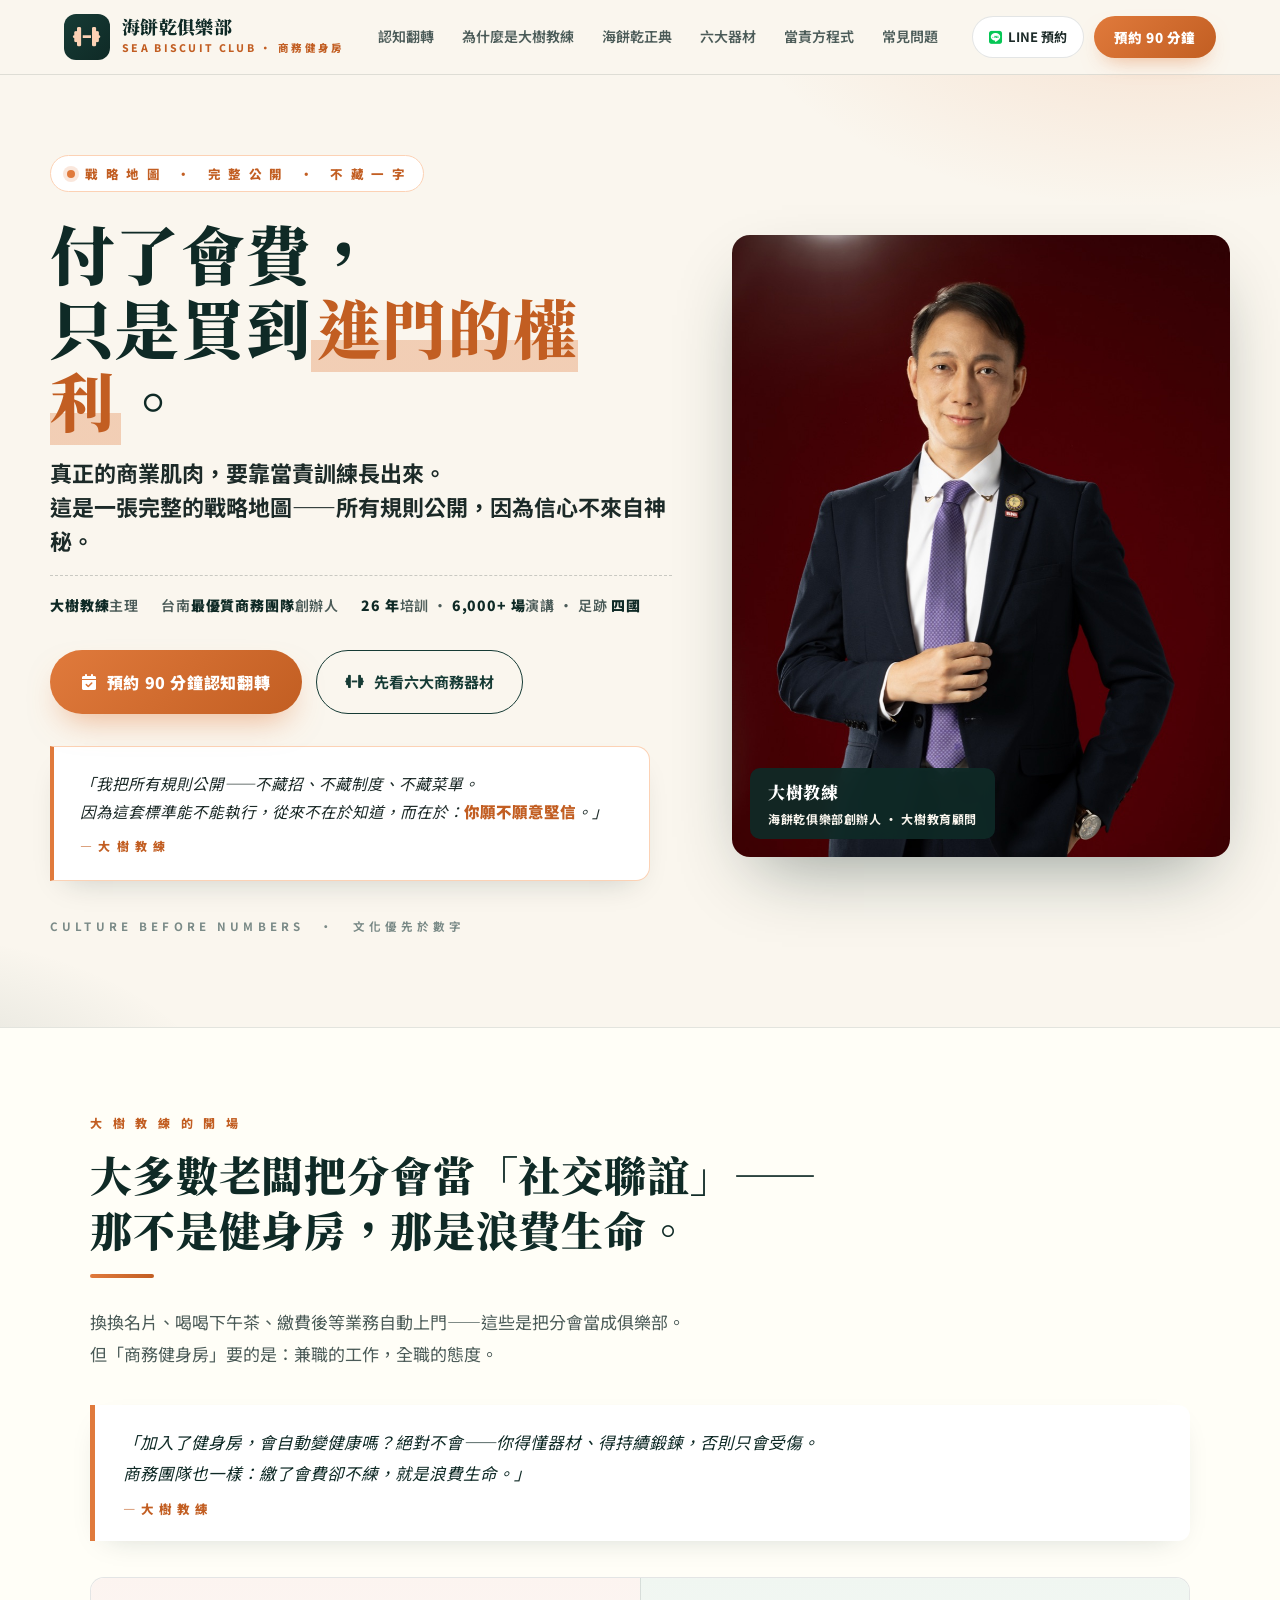
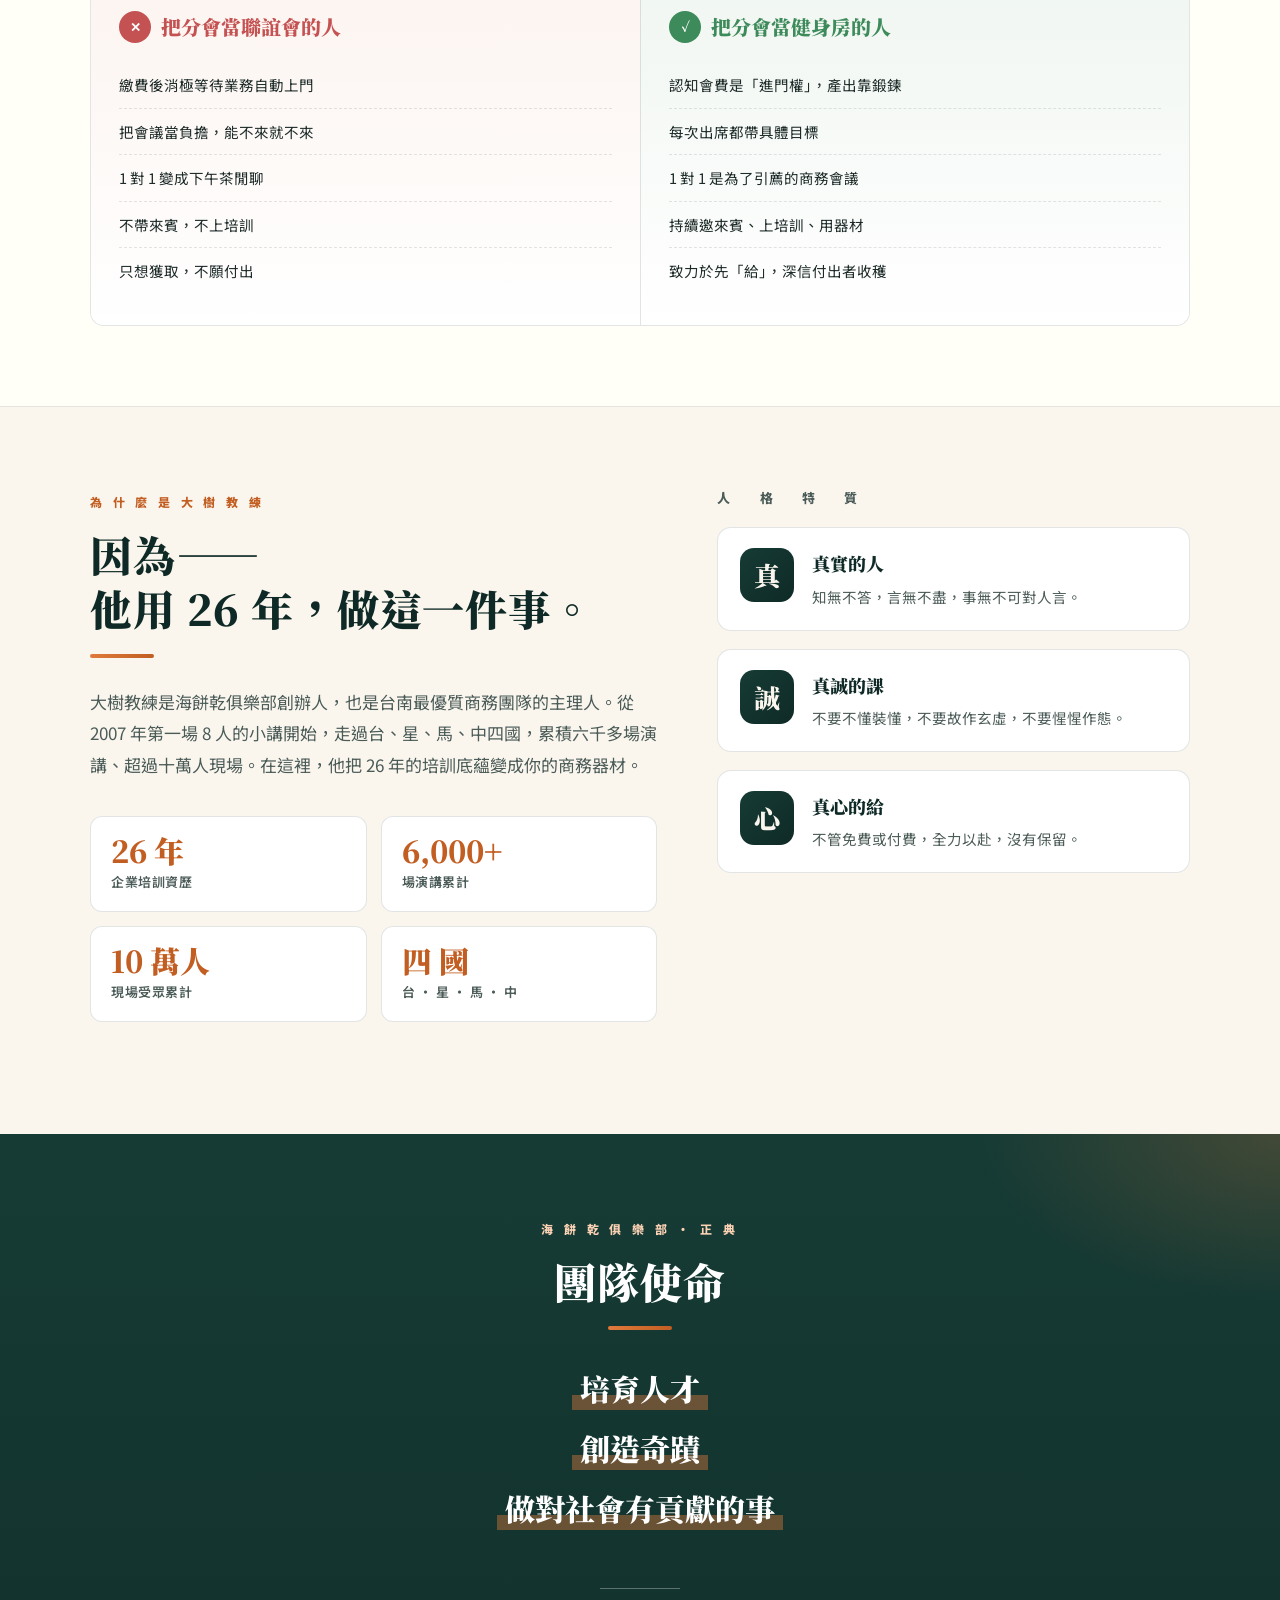
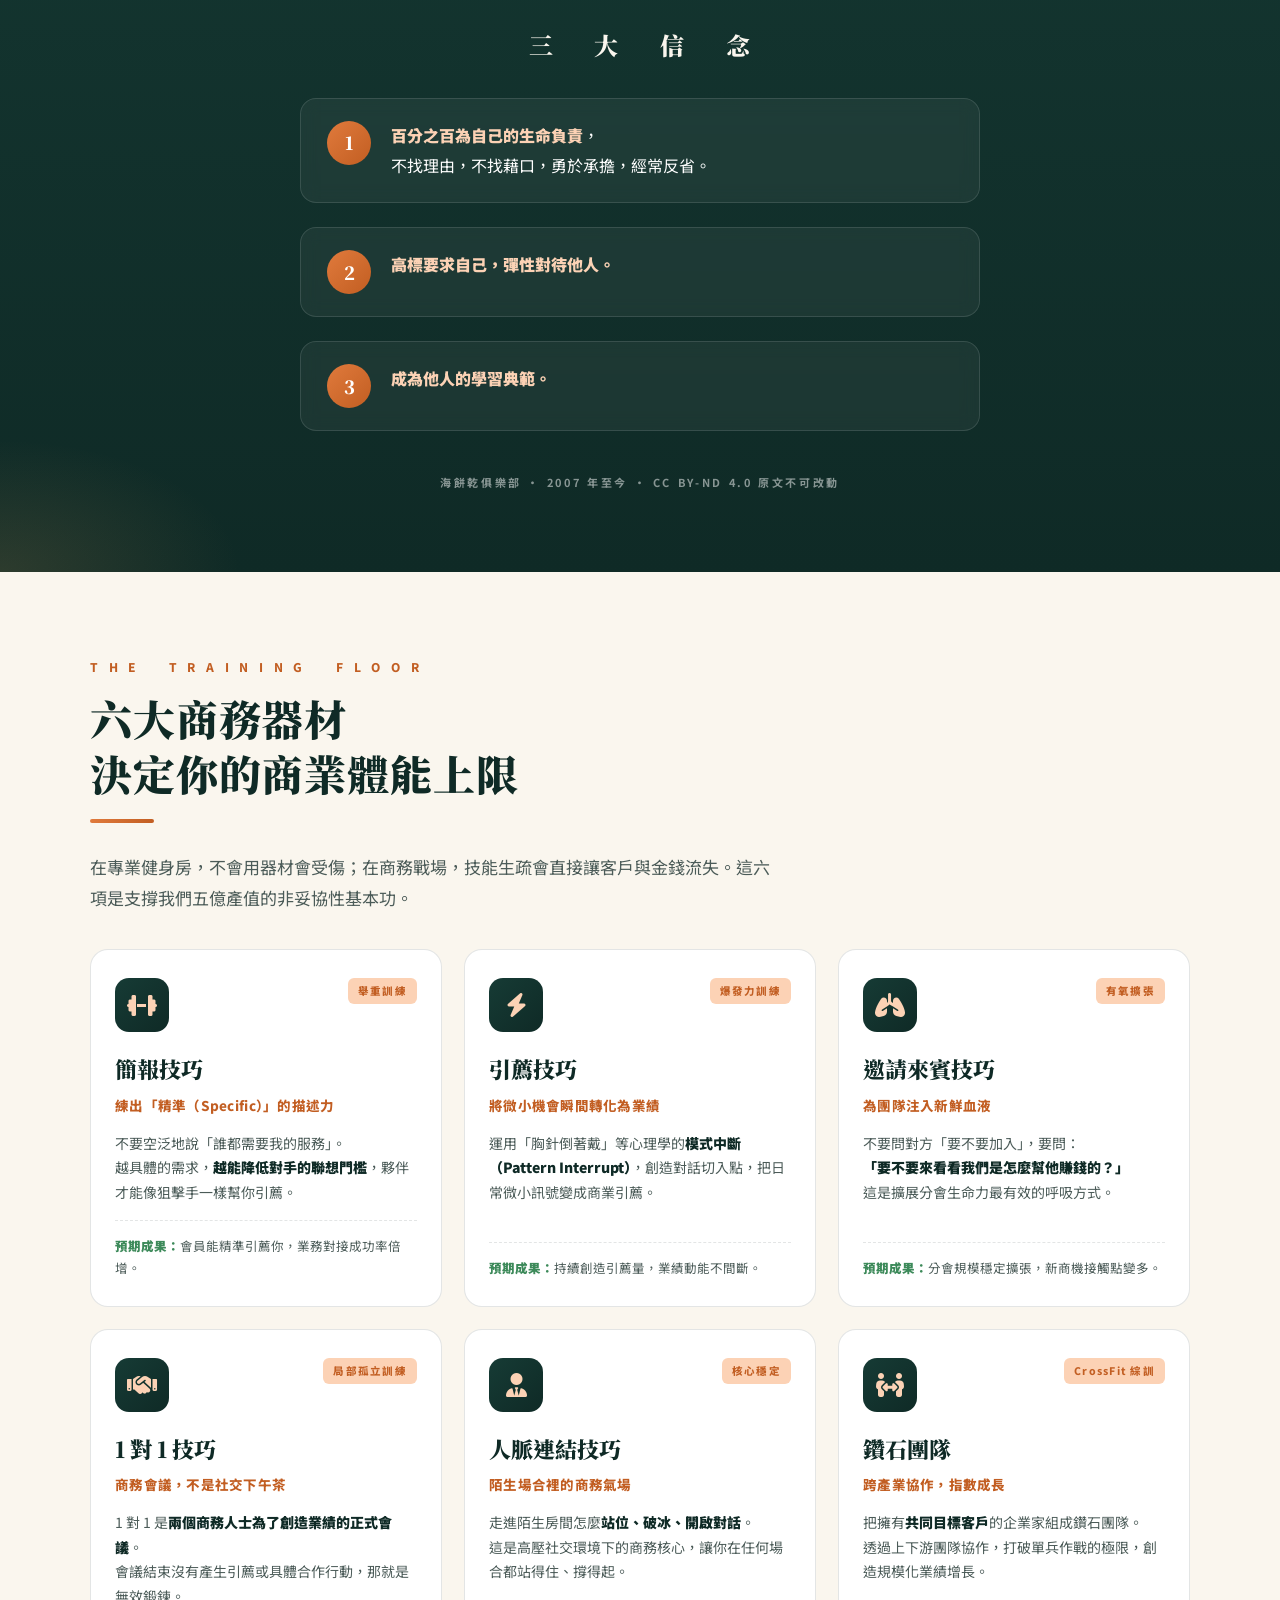
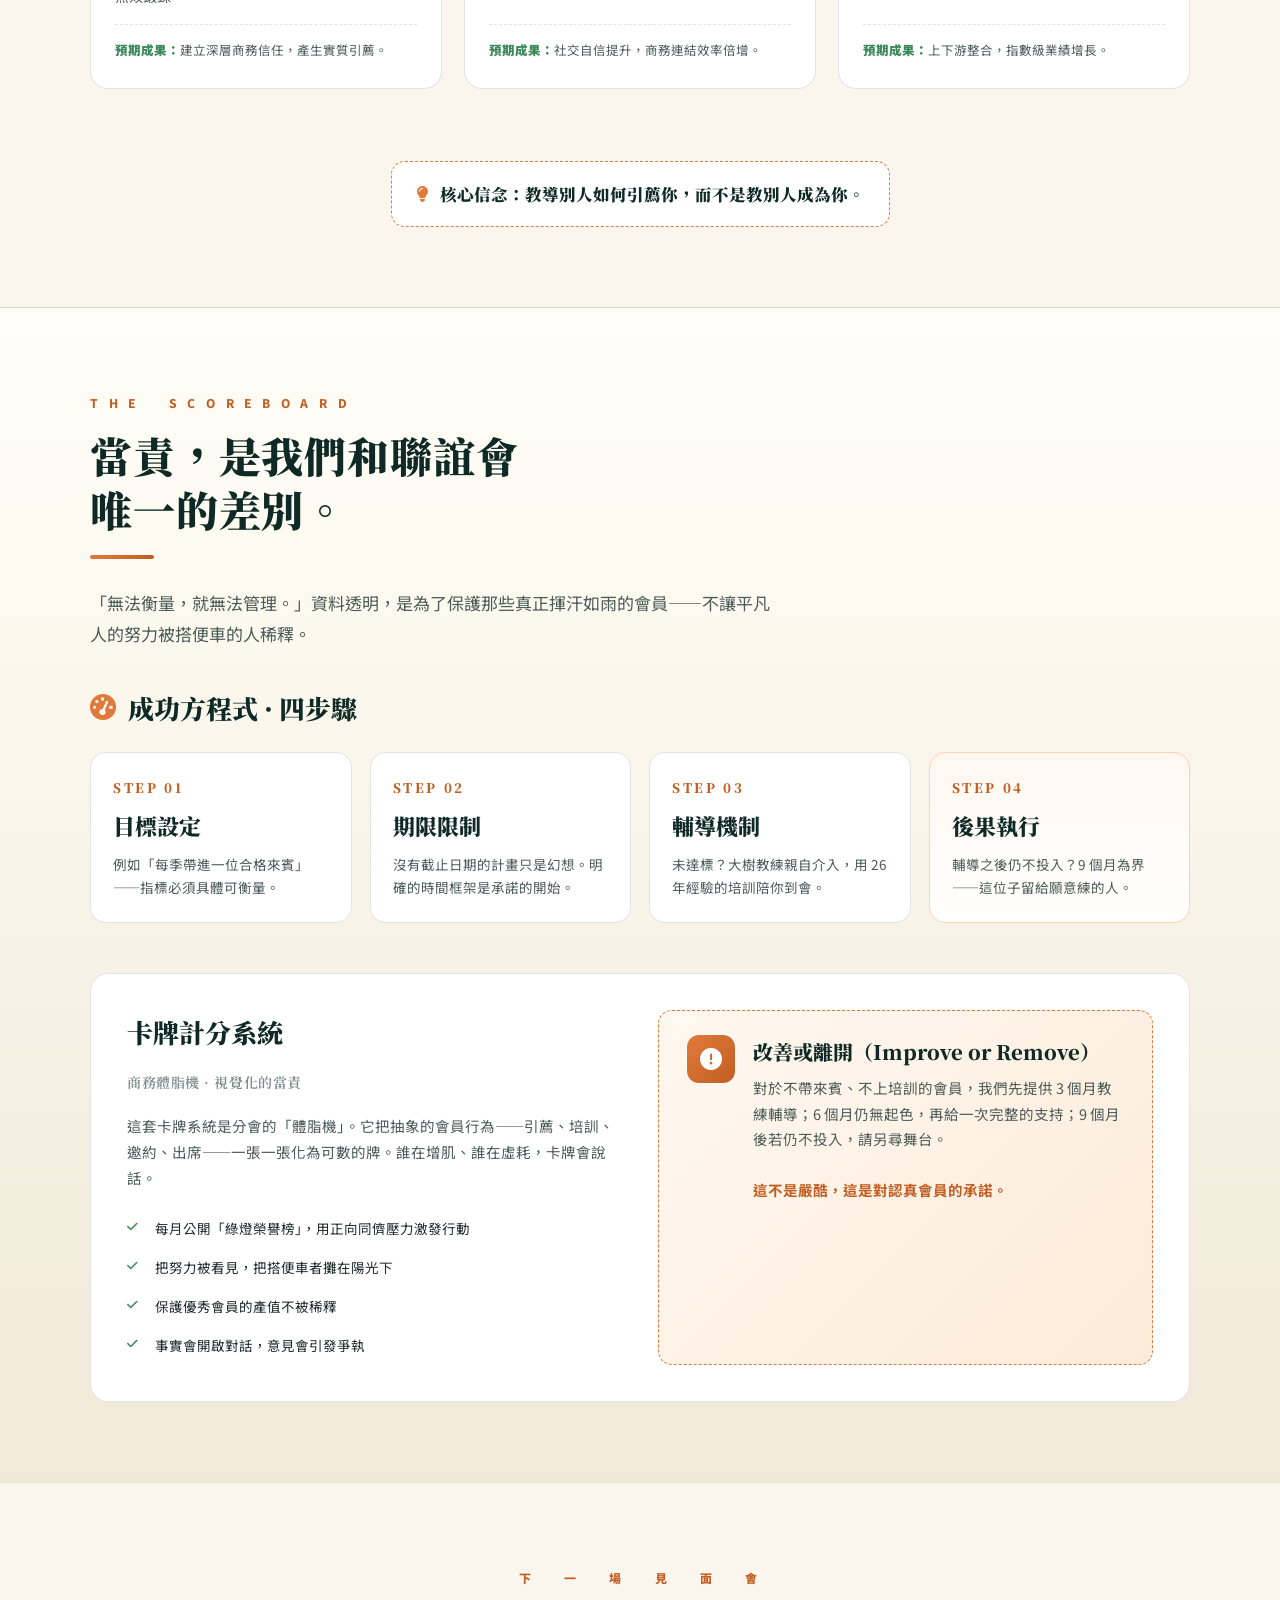
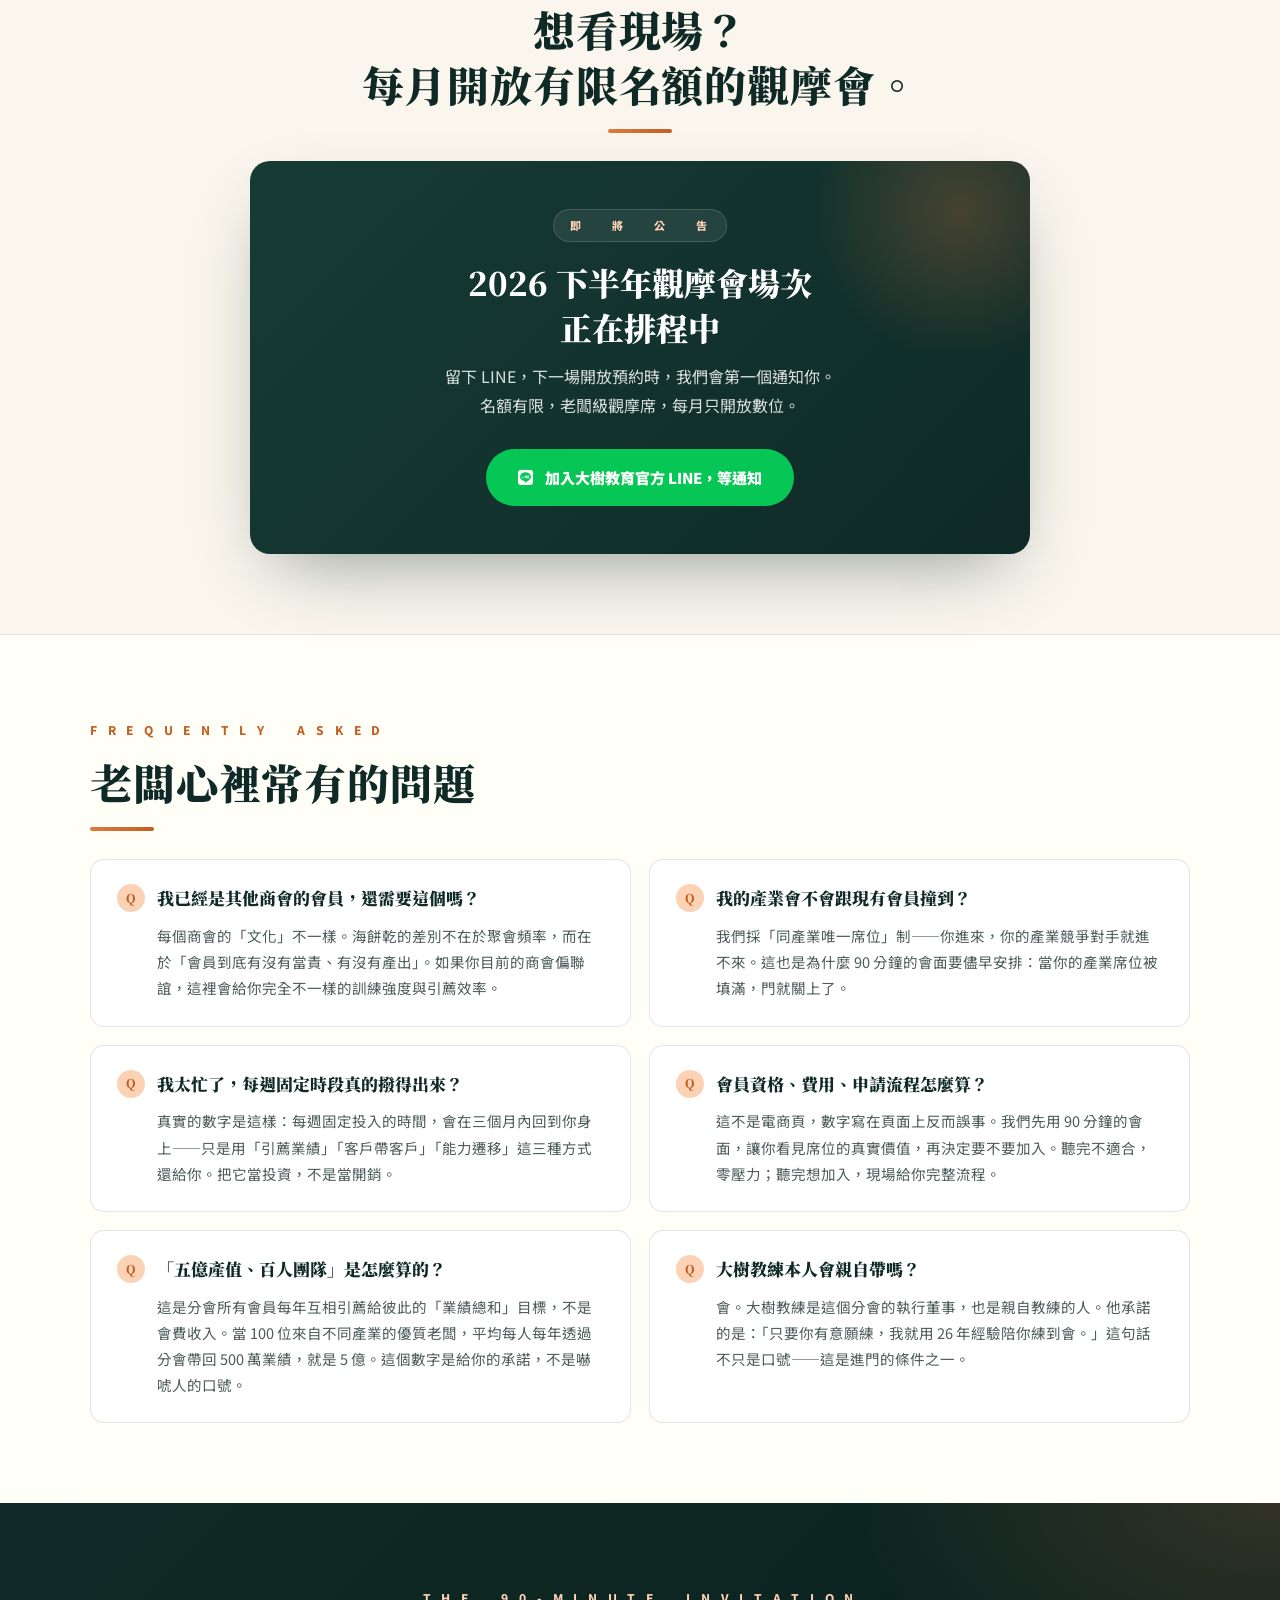
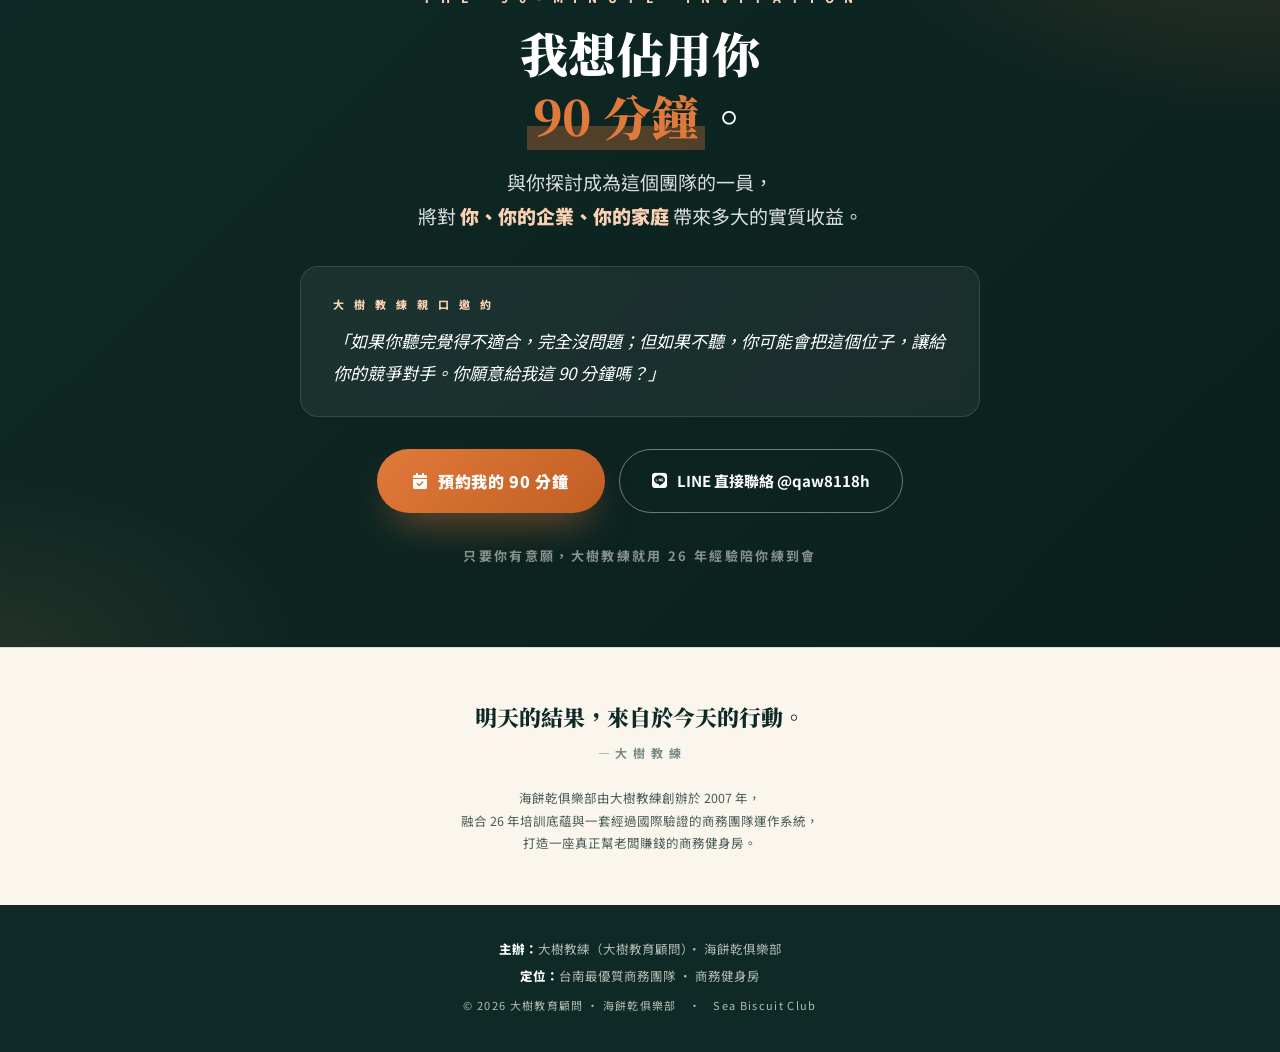
==== commit ba5c1344: "feat(biz-gym): v2 去 BNI 化 + 戰略地圖公開精神" ====
--- a/biz-gym/index.html
+++ b/biz-gym/index.html
@@ -3,8 +3,8 @@
 <head>
 <meta charset="utf-8">
 <meta name="viewport" content="width=device-width,initial-scale=1">
-<title>海餅乾俱樂部・商務健身房｜大樹教練主理｜BNI 大台南市區</title>
-<meta name="description" content="海餅乾俱樂部・商務健身房，大樹教練主理。付了會費只是買到進門的權利，真正的商業肌肉，靠當責訓練長出來。100 位企業家、年產值 5 億的訓練中心。BNI 大台南市區執行董事，26 年培訓、6,000+ 場演講、足跡四國。">
+<title>海餅乾俱樂部・商務健身房｜戰略地圖完整公開｜大樹教練主理</title>
+<meta name="description" content="海餅乾俱樂部・商務健身房——戰略地圖公開，不藏一字。台南最優質的商務團隊由大樹教練主理。付了會費只是買到進門的權利，真正的商業肌肉，靠當責訓練長出來。100 位企業家、年產值 5 億的訓練中心。26 年培訓、6,000+ 場演講、足跡四國。">
 <meta property="og:title" content="海餅乾俱樂部・商務健身房｜大樹教練主理">
 <meta property="og:description" content="付了會費，只是買到進門的權利。真正的商業肌肉，靠當責訓練長出來。">
 <meta property="og:type" content="website">
@@ -153,6 +153,23 @@
   cursor:pointer;font-family:inherit;transition:.22s;
 }
 .btn-hero-ghost:hover{background:var(--deep);color:#fff}
+.hero-manifesto{
+  margin-top:32px;padding:22px 26px;
+  background:#fff;border:1px solid var(--accent-soft);
+  border-left:4px solid var(--accent);
+  border-radius:0 14px 14px 0;
+  max-width:600px;
+  box-shadow:0 14px 30px -16px rgba(15,42,38,.22);
+}
+.hero-manifesto p{
+  margin:0;font-size:15.5px;color:var(--ink);
+  line-height:1.85;font-style:italic;
+}
+.hero-manifesto p b{color:var(--accent-2);font-weight:900;font-style:normal}
+.hero-manifesto span{
+  display:inline-block;font-size:12px;color:var(--accent-2);
+  font-weight:800;letter-spacing:.14em;margin-top:10px;
+}
 .hero-tagline{
   margin-top:36px;font-size:11.5px;letter-spacing:.36em;color:var(--ink-faint);font-weight:700;
 }
@@ -564,13 +581,13 @@
     <div>
       <div class="hero-eyebrow">
         <span class="dot"></span>
-        <span>海餅乾俱樂部 · BNI 大台南市區</span>
+        <span>戰 略 地 圖　·　完 整 公 開　·　不 藏 一 字</span>
       </div>
       <h1>付了會費，<br>只是買到<em>進門的權利</em>。</h1>
-      <p class="hero-sub">真正的商業肌肉，要靠當責訓練長出來。<br>海餅乾俱樂部・商務健身房——不是聯誼會。</p>
+      <p class="hero-sub">真正的商業肌肉，要靠當責訓練長出來。<br>這是一張完整的戰略地圖——所有規則公開，因為信心不來自神秘。</p>
       <div class="hero-trust">
         <span><b>大樹教練</b>主理</span>
-        <span>BNI <b>大台南市區</b>執行董事</span>
+        <span>台南<b>最優質商務團隊</b>創辦人</span>
         <span><b>26 年</b>培訓 · <b>6,000+ 場</b>演講 · 足跡 <b>四國</b></span>
       </div>
       <div class="hero-cta-row">
@@ -583,6 +600,12 @@
           <span>先看六大商務器材</span>
         </a>
       </div>
+
+      <div class="hero-manifesto">
+        <p>「我把所有規則公開——不藏招、不藏制度、不藏菜單。<br>因為這套標準能不能執行，從來不在於知道，而在於：<b>你願不願意堅信</b>。」</p>
+        <span>— 大 樹 教 練</span>
+      </div>
+
       <div class="hero-tagline">CULTURE BEFORE NUMBERS　·　文化優先於數字</div>
     </div>
     <div class="hero-portrait">
@@ -604,8 +627,8 @@
     <p class="sec-lead">換換名片、喝喝下午茶、繳費後等業務自動上門——這些是把分會當成俱樂部。<br>但「商務健身房」要的是：兼職的工作，全職的態度。</p>
 
     <div class="phil-quote">
-      <p class="q">「如果你加入了健身房，你會自動變健康嗎？絕對不會。你必須懂得使用器材，並且持續鍛鍊，否則只會受傷。」</p>
-      <span class="src">— Phil Berg　·　BNI 國際培訓師（引用）</span>
+      <p class="q">「加入了健身房，會自動變健康嗎？絕對不會——你得懂器材、得持續鍛鍊，否則只會受傷。<br>商務團隊也一樣：繳了會費卻不練，就是浪費生命。」</p>
+      <span class="src">— 大 樹 教 練</span>
     </div>
 
     <div class="compare">
@@ -641,7 +664,7 @@
         <span class="eyebrow">為 什 麼 是 大 樹 教 練</span>
         <h2 class="sec-title">因為——<br>他用 26 年，做這一件事。</h2>
         <div class="sec-title-underline"></div>
-        <p class="sec-lead">大樹教練是 BNI 大台南市區執行董事，也是海餅乾俱樂部創辦人。從 2007 年第一場 8 人的小講開始，走過台、星、馬、中四國，累積六千多場演講、超過十萬人現場。在這裡，他把 26 年的培訓底蘊變成你的商務器材。</p>
+        <p class="sec-lead">大樹教練是海餅乾俱樂部創辦人，也是台南最優質商務團隊的主理人。從 2007 年第一場 8 人的小講開始，走過台、星、馬、中四國，累積六千多場演講、超過十萬人現場。在這裡，他把 26 年的培訓底蘊變成你的商務器材。</p>
 
         <div class="why-stats">
           <div class="why-stat"><div class="n">26 年</div><div class="l">企業培訓資歷</div></div>
@@ -786,7 +809,7 @@
           <div class="eq-icon"><i class="fa-solid fa-people-arrows"></i></div>
           <span class="eq-badge">CrossFit 綜訓</span>
         </div>
-        <h3>鑽石團隊 / Power Team</h3>
+        <h3>鑽石團隊</h3>
         <p class="obj">跨產業協作，指數成長</p>
         <p class="body">把擁有<b>共同目標客戶</b>的企業家組成鑽石團隊。<br>透過上下游團隊協作，打破單兵作戰的極限，創造規模化業績增長。</p>
         <div class="outcome"><b>預期成果：</b>上下游整合，指數級業績增長。</div>
@@ -952,14 +975,14 @@
 <!-- ===== 結語 ===== -->
 <div class="bookend">
   <div class="q">明天的結果，來自於今天的行動。</div>
-  <div class="src">— Phil Berg（引用）</div>
-  <div class="meta">海餅乾俱樂部由大樹教練創辦於 2007 年，<br>結合 BNI 系統與 26 年培訓底蘊，<br>打造一座真正幫老闆賺錢的商務健身房。</div>
+  <div class="src">— 大 樹 教 練</div>
+  <div class="meta">海餅乾俱樂部由大樹教練創辦於 2007 年，<br>融合 26 年培訓底蘊與一套經過國際驗證的商務團隊運作系統，<br>打造一座真正幫老闆賺錢的商務健身房。</div>
 </div>
 
 <!-- ===== FOOTER ===== -->
 <footer class="foot">
   <div class="row"><b>主辦：</b>大樹教練（大樹教育顧問）· 海餅乾俱樂部</div>
-  <div class="row"><b>BNI：</b>大台南市區執行董事</div>
+  <div class="row"><b>定位：</b>台南最優質商務團隊 · 商務健身房</div>
   <div class="row" style="margin-top:8px;font-size:11px;letter-spacing:.12em">© 2026 大樹教育顧問 · 海餅乾俱樂部　·　Sea Biscuit Club</div>
 </footer>
 
